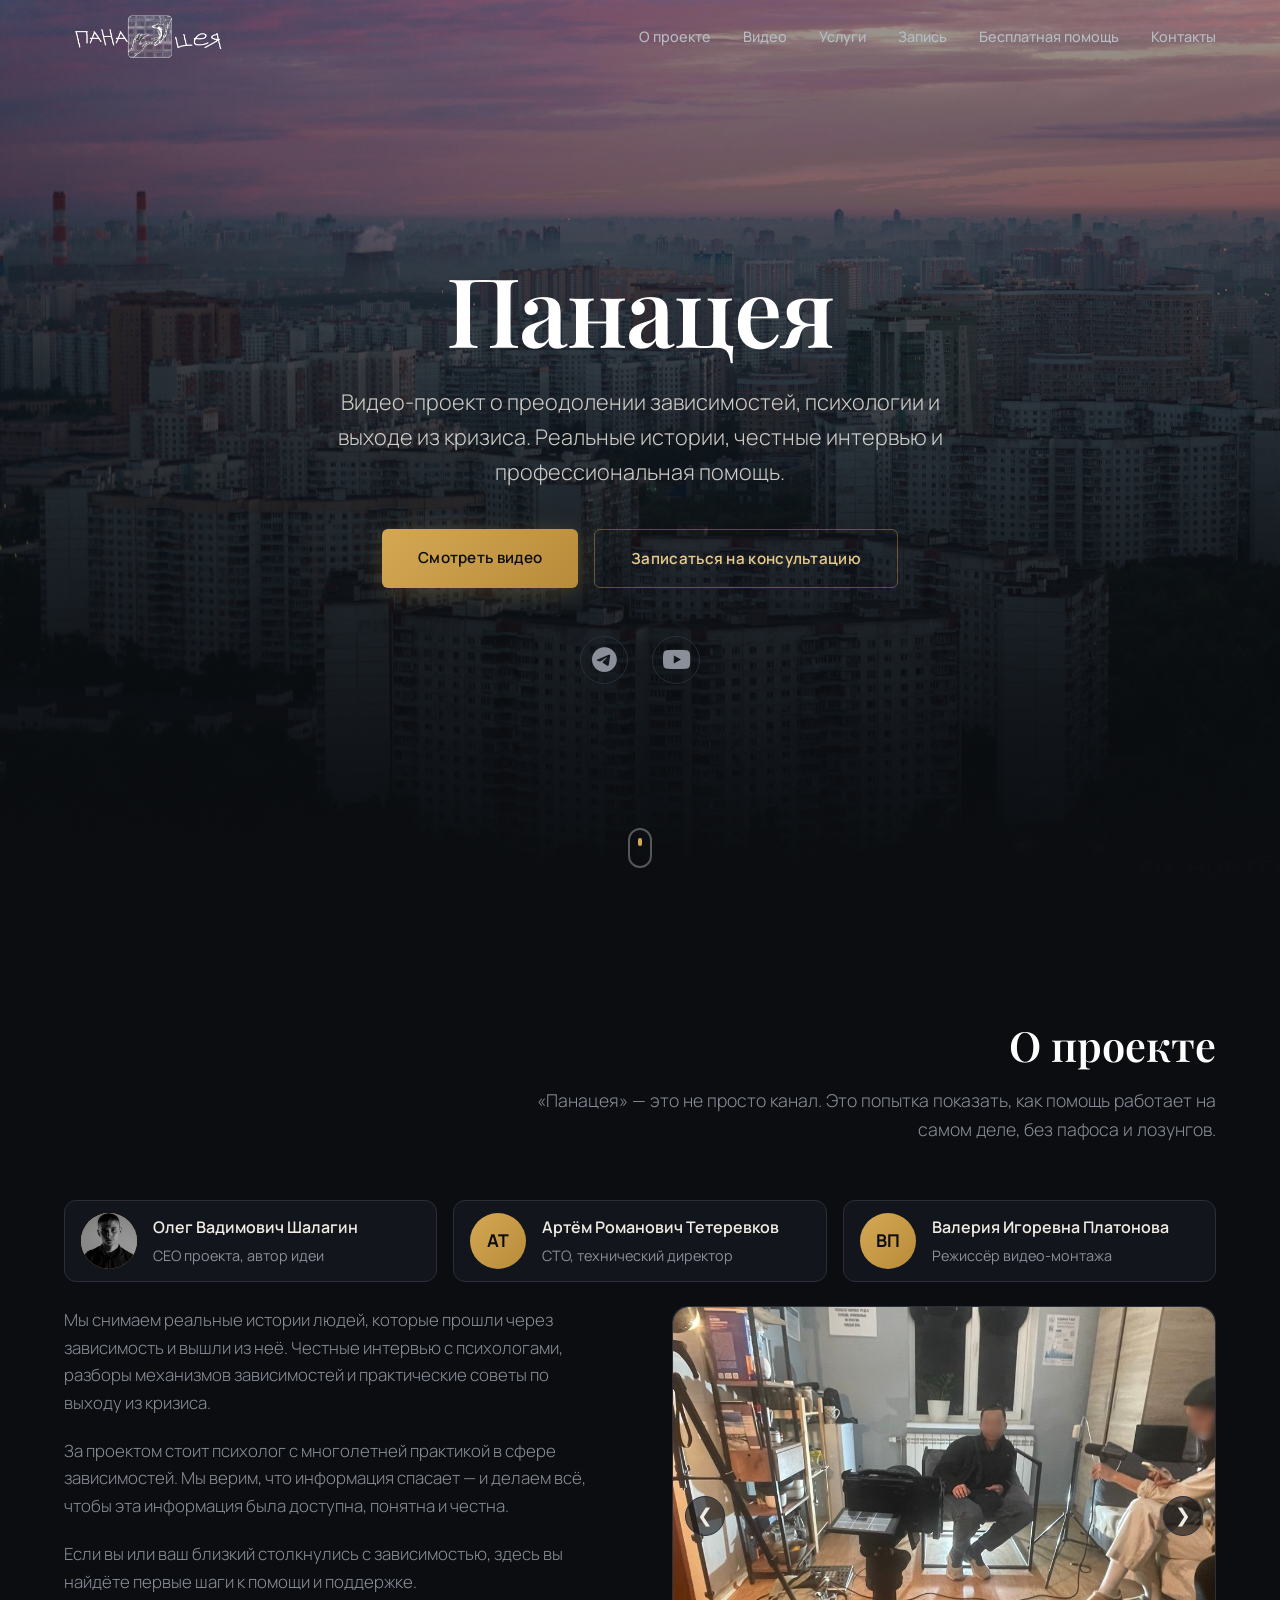
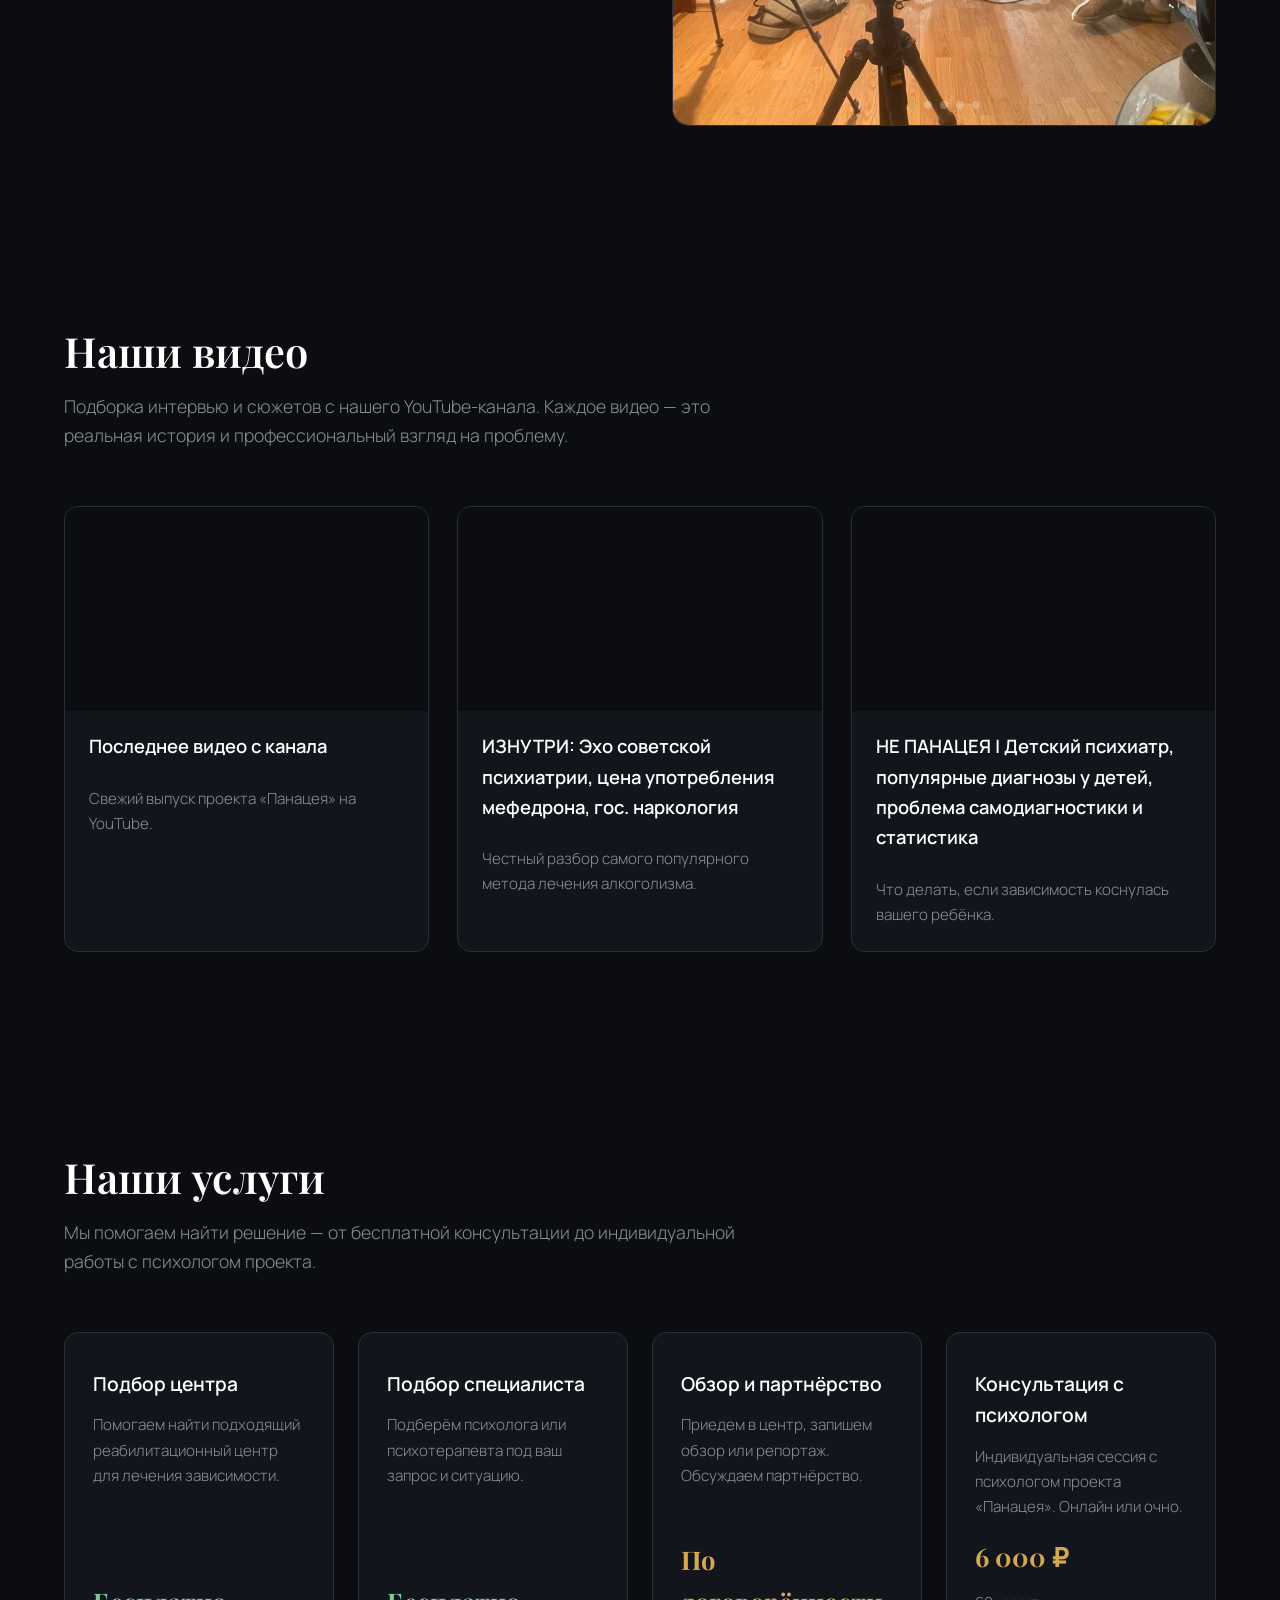
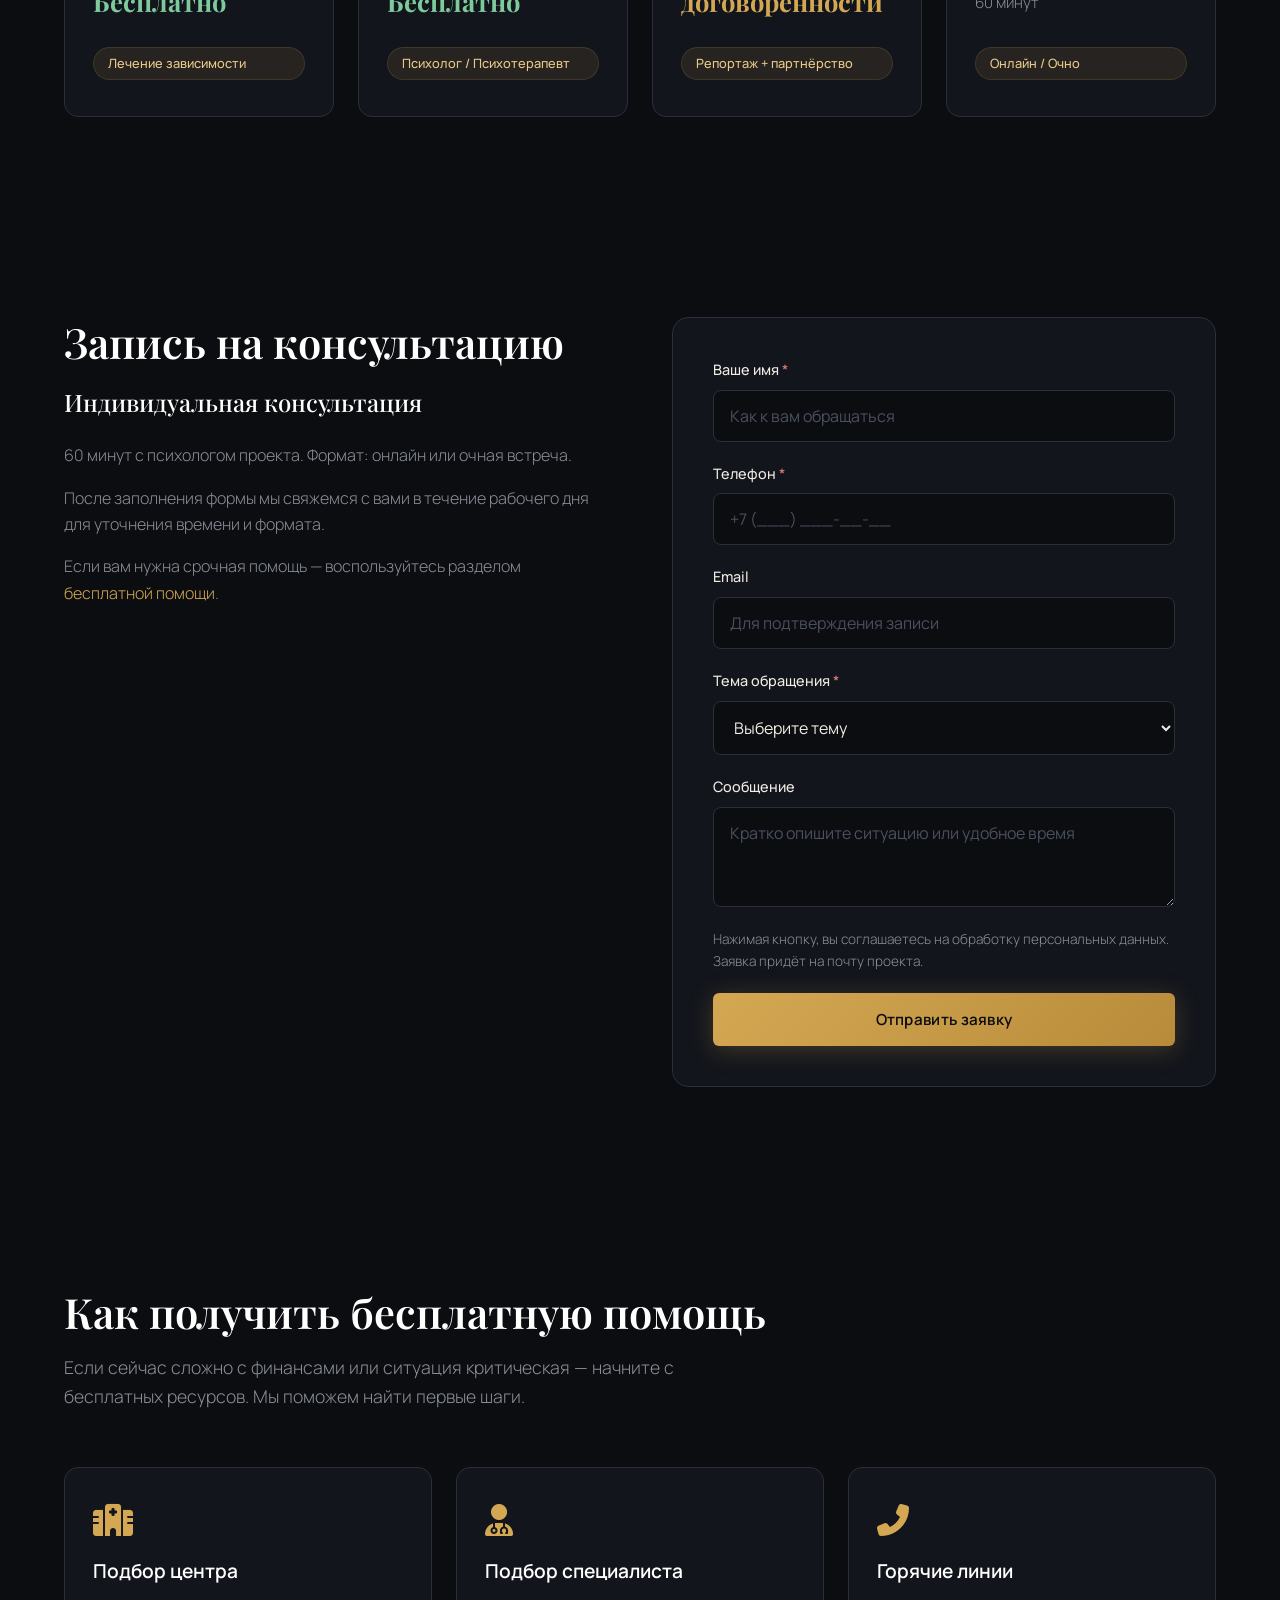
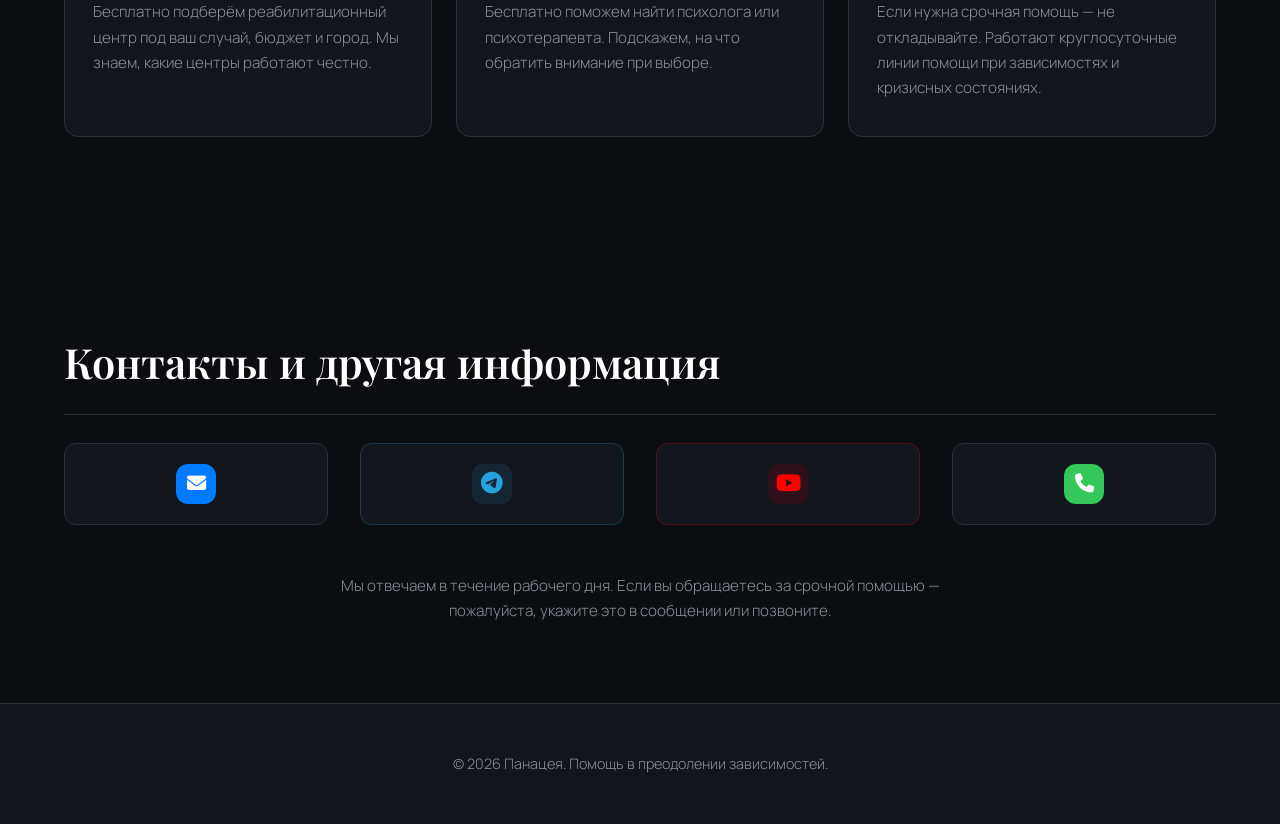
==== index.html @ 92de7df8 "Initial commit: Panacea landing page" ====
<!DOCTYPE html>
<html lang="ru">
<head>
  <meta charset="UTF-8">
  <meta name="viewport" content="width=device-width, initial-scale=1.0">
  <title>Панацея — Помощь в преодолении зависимостей</title>
  <meta name="description" content="Панацея — видео-проект о преодолении зависимостей, психологии и выходе из кризиса. Подбор центров, психологов, консультации.">
  <meta name="keywords" content="панацея, видео проект о зависимостях, подбор реабилитационного центра бесплатно, подбор наркологического центра, консультация психолога при зависимости, психолог для созависимых, помощь при алкоголизме, истории выхода из зависимости, интервью с психологами, как работает государственная наркология, правда о кодировании от алкоголизма, созависимость как выйти, бесплатная помощь наркозависимым, родственник наркоман что делать, психотерапевт при зависимости">
  <meta name="robots" content="index, follow">
  <link rel="canonical" href="https://livepanacea.help">

  <!-- Open Graph -->
  <meta property="og:title" content="Панацея — Помощь в преодолении зависимостей">
  <meta property="og:description" content="Видео-проект о преодолении зависимостей, психологии и выходе из кризиса. Реальные истории, честные интервью и профессиональная помощь.">
  <meta property="og:type" content="website">
  <meta property="og:url" content="https://livepanacea.help">
  <meta property="og:image" content="https://livepanacea.help/assets/images/Лого 5 чб.png">
  <meta property="og:locale" content="ru_RU">

  <!-- Twitter Card -->
  <meta name="twitter:card" content="summary_large_image">
  <meta name="twitter:title" content="Панацея — Помощь в преодолении зависимостей">
  <meta name="twitter:description" content="Видео-проект о преодолении зависимостей, психологии и выходе из кризиса.">
  <meta name="twitter:image" content="https://livepanacea.help/assets/images/Лого 5 чб.png">

  <!-- Schema.org JSON-LD -->
  <script type="application/ld+json">
  {
    "@context": "https://schema.org",
    "@type": "Organization",
    "name": "Панацея",
    "url": "https://livepanacea.help",
    "logo": "https://livepanacea.help/assets/images/Лого 5 чб.png",
    "description": "Видео-проект о преодолении зависимостей, психологии и выходе из кризиса.",
    "email": "mailto:inndxx@gmail.com",
    "sameAs": [
      "https://t.me/panaceyateam",
      "https://www.youtube.com/@PANACEYAteam"
    ]
  }
  </script>

  <link rel="preconnect" href="https://fonts.googleapis.com">
  <link rel="preconnect" href="https://fonts.gstatic.com" crossorigin>
  <link href="https://fonts.googleapis.com/css2?family=Playfair+Display:wght@400;600;700&family=Manrope:wght@300;400;500;600;700&display=swap" rel="stylesheet">
  <link rel="stylesheet" href="https://cdnjs.cloudflare.com/ajax/libs/font-awesome/6.5.0/css/all.min.css">
  <link rel="stylesheet" href="css/style.css?v=3">
  <link rel="icon" type="image/png" href="favicon.png">
</head>
<body>

  <header id="siteHeader">
    <div class="header-inner">
      <a href="#" class="logo"><img src="assets/images/Лого 4 чб.png" alt="Панацея"></a>
      <button class="menu-toggle" id="menuToggle" aria-label="Открыть меню">
        <i class="fas fa-bars"></i>
      </button>
      <nav id="mainNav">
        <ul>
          <li><a href="#about">О проекте</a></li>
          <li><a href="#videos">Видео</a></li>
          <li><a href="#services">Услуги</a></li>
          <li><a href="#consultation">Запись</a></li>
          <li><a href="#help">Бесплатная помощь</a></li>
          <li><a href="#contacts">Контакты</a></li>
        </ul>
      </nav>
    </div>
  </header>

  <section class="hero" id="home">
    <div class="hero-bg" style="background-image:url('assets/images/panelka 1.jpg')"></div>
    <div class="hero-overlay"></div>
    <div class="hero-content">
      <h1 class="animate-fade-up">Панацея</h1>
      <p class="animate-fade-up delay-1">Видео-проект о преодолении зависимостей, психологии и выходе из кризиса. Реальные истории, честные интервью и профессиональная помощь.</p>
      <div class="hero-buttons animate-fade-up delay-2">
        <a href="#videos" class="btn btn-primary">Смотреть видео</a>
        <a href="#consultation" class="btn btn-outline">Записаться на консультацию</a>
      </div>
      <div class="social-links animate-fade-up delay-3">
        <a href="https://t.me/panaceyateam" aria-label="Telegram" target="_blank"><i class="fab fa-telegram"></i></a>
        <a href="https://www.youtube.com/@PANACEYAteam" aria-label="YouTube" target="_blank"><i class="fab fa-youtube"></i></a>
      </div>
    </div>
    <div class="hero-scroll">
      <span></span>
    </div>
  </section>

  <section id="about" class="reveal">
    <h2>О проекте</h2>
    <p class="section-subtitle">«Панацея» — это не просто канал. Это попытка показать, как помощь работает на самом деле, без пафоса и лозунгов.</p>

    <div class="team-list">
      <div class="team-member">
        <img src="assets/images/Олег 1.jpg" alt="Олег Шалагин">
        <div>
          <strong>Олег Вадимович Шалагин</strong>
          <span>CEO проекта, автор идеи</span>
        </div>
      </div>
      <div class="team-member">
        <div class="team-avatar">АТ</div>
        <div>
          <strong>Артём Романович Тетеревков</strong>
          <span>CTO, технический директор</span>
        </div>
      </div>
      <div class="team-member">
        <div class="team-avatar">ВП</div>
        <div>
          <strong>Валерия Игоревна Платонова</strong>
          <span>Режиссёр видео-монтажа</span>
        </div>
      </div>
    </div>

    <div class="about-content">
      <div class="about-text">
        <p>Мы снимаем реальные истории людей, которые прошли через зависимость и вышли из неё. Честные интервью с психологами, разборы механизмов зависимостей и практические советы по выходу из кризиса.</p>
        <p>За проектом стоит психолог с многолетней практикой в сфере зависимостей. Мы верим, что информация спасает — и делаем всё, чтобы эта информация была доступна, понятна и честна.</p>
        <p>Если вы или ваш близкий столкнулись с зависимостью, здесь вы найдёте первые шаги к помощи и поддержке.</p>
      </div>
      <div class="about-image carousel">
        <div class="carousel-track">
          <div class="carousel-slide active">
            <img src="assets/images/фото%202.jpeg" alt="Фото проекта 2">
          </div>
          <div class="carousel-slide">
            <img src="assets/images/фото%205.jpg" alt="Фото проекта 5">
          </div>
          <div class="carousel-slide">
            <img src="assets/images/фото%208.jpg" alt="Фото проекта 8">
          </div>
          <div class="carousel-slide">
            <img src="assets/images/фото%206.jpg" alt="Фото проекта 6">
          </div>
          <div class="carousel-slide">
            <img src="assets/images/фото%204.jpg" alt="Фото проекта 4">
          </div>
        </div>
        <button class="carousel-btn carousel-prev" aria-label="Предыдущий слайд">&#10094;</button>
        <button class="carousel-btn carousel-next" aria-label="Следующий слайд">&#10095;</button>
        <div class="carousel-dots"></div>
      </div>
    </div>
  </section>

  <section id="videos" class="reveal">
    <h2>Наши видео</h2>
    <p class="section-subtitle">Подборка интервью и сюжетов с нашего YouTube-канала. Каждое видео — это реальная история и профессиональный взгляд на проблему.</p>
    <div class="videos-grid">
      <div class="video-card">
        <div class="video-wrapper">
          <iframe src="https://www.youtube.com/embed/_L9WQr24a9s" title="YouTube video player" allow="accelerometer; autoplay; clipboard-write; encrypted-media; gyroscope; picture-in-picture; web-share" allowfullscreen></iframe>
        </div>
        <h3>Последнее видео с канала</h3>
        <p>Свежий выпуск проекта «Панацея» на YouTube.</p>
      </div>
      <div class="video-card">
        <div class="video-wrapper">
          <iframe src="https://www.youtube.com/embed/gWMV52UJ3PU?si=sDnu_xnWzH50sR-r" title="YouTube video player" allow="accelerometer; autoplay; clipboard-write; encrypted-media; gyroscope; picture-in-picture; web-share" allowfullscreen></iframe>
        </div>
        <h3>ИЗНУТРИ: Эхо советской психиатрии, цена употребления мефедрона, гос. наркология</h3>
        <p>Честный разбор самого популярного метода лечения алкоголизма.</p>
      </div>
      <div class="video-card">
        <div class="video-wrapper">
          <iframe src="https://www.youtube.com/embed/AyzSlXcrd-o?si=gix7gPx5LNGK1PSI" title="YouTube video player" allow="accelerometer; autoplay; clipboard-write; encrypted-media; gyroscope; picture-in-picture; web-share" allowfullscreen></iframe>
        </div>
        <h3>НЕ ПАНАЦЕЯ | Детский психиатр, популярные диагнозы у детей, проблема самодиагностики и статистика</h3>
        <p>Что делать, если зависимость коснулась вашего ребёнка.</p>
      </div>
    </div>
  </section>

  <section id="services" class="reveal">
    <h2>Наши услуги</h2>
    <p class="section-subtitle">Мы помогаем найти решение — от бесплатной консультации до индивидуальной работы с психологом проекта.</p>
    <div class="services-grid">
      <div class="service-card">
        <h3>Подбор центра</h3>
        <p>Помогаем найти подходящий реабилитационный центр для лечения зависимости.</p>
        <div class="price price-free">Бесплатно</div>
        <span class="service-tag">Лечение зависимости</span>
      </div>
      <div class="service-card">
        <h3>Подбор специалиста</h3>
        <p>Подберём психолога или психотерапевта под ваш запрос и ситуацию.</p>
        <div class="price price-free">Бесплатно</div>
        <span class="service-tag">Психолог / Психотерапевт</span>
      </div>
      <div class="service-card">
        <h3>Обзор и партнёрство</h3>
        <p>Приедем в центр, запишем обзор или репортаж. Обсуждаем партнёрство.</p>
        <div class="price">По договорённости</div>
        <span class="service-tag">Репортаж + партнёрство</span>
      </div>
      <div class="service-card">
        <h3>Консультация с психологом</h3>
        <p>Индивидуальная сессия с психологом проекта «Панацея». Онлайн или очно.</p>
        <div class="price">6 000 ₽</div>
        <p class="service-duration">60 минут</p>
        <span class="service-tag">Онлайн / Очно</span>
      </div>
    </div>
  </section>

  <section id="consultation" class="reveal">
    <div class="form-section">
      <div class="form-info">
        <h2>Запись на консультацию</h2>
        <h3>Индивидуальная консультация</h3>
        <p>60 минут с психологом проекта. Формат: онлайн или очная встреча.</p>
        <p>После заполнения формы мы свяжемся с вами в течение рабочего дня для уточнения времени и формата.</p>
        <p>Если вам нужна срочная помощь — воспользуйтесь разделом <a href="#help">бесплатной помощи</a>.</p>
      </div>
      <form action="https://formsubmit.co/alxshitkov@gmail.com" method="POST">
        <input type="hidden" name="_subject" value="Новая заявка на консультацию — Панацея">
        <input type="hidden" name="_captcha" value="false">
        <input type="hidden" name="_next" value="https://livepanacea.help/thanks.html">
        <div class="form-group">
          <label>Ваше имя <span class="required">*</span></label>
          <input type="text" name="name" required placeholder="Как к вам обращаться">
        </div>
        <div class="form-group">
          <label>Телефон <span class="required">*</span></label>
          <input type="tel" name="phone" required placeholder="+7 (___) ___-__-__">
        </div>
        <div class="form-group">
          <label>Email</label>
          <input type="email" name="email" placeholder="Для подтверждения записи">
        </div>
        <div class="form-group">
          <label>Тема обращения <span class="required">*</span></label>
          <select name="topic" required>
            <option value="">Выберите тему</option>
            <option value="self">Для себя</option>
            <option value="relative">Для близкого</option>
            <option value="other">Другое</option>
          </select>
        </div>
        <div class="form-group">
          <label>Сообщение</label>
          <textarea name="message" placeholder="Кратко опишите ситуацию или удобное время"></textarea>
        </div>
        <p class="form-note">Нажимая кнопку, вы соглашаетесь на обработку персональных данных. Заявка придёт на почту проекта.</p>
        <button type="submit" class="btn btn-primary" style="width:100%;">Отправить заявку</button>
      </form>
    </div>
  </section>

  <section id="help" class="reveal">
    <h2>Как получить бесплатную помощь</h2>
    <p class="section-subtitle">Если сейчас сложно с финансами или ситуация критическая — начните с бесплатных ресурсов. Мы поможем найти первые шаги.</p>
    <div class="help-grid">
      <div class="help-card">
        <i class="fas fa-hospital"></i>
        <h3>Подбор центра</h3>
        <p>Бесплатно подберём реабилитационный центр под ваш случай, бюджет и город. Мы знаем, какие центры работают честно.</p>
      </div>
      <div class="help-card">
        <i class="fas fa-user-md"></i>
        <h3>Подбор специалиста</h3>
        <p>Бесплатно поможем найти психолога или психотерапевта. Подскажем, на что обратить внимание при выборе.</p>
      </div>
      <div class="help-card">
        <i class="fas fa-phone-alt"></i>
        <h3>Горячие линии</h3>
        <p>Если нужна срочная помощь — не откладывайте. Работают круглосуточные линии помощи при зависимостях и кризисных состояниях.</p>
      </div>
    </div>
  </section>

  <section id="contacts" class="reveal">
    <h2>Контакты и другая информация</h2>
    <div class="contacts-grid">
      <div class="contact-item contact-email">
        <i class="fas fa-envelope"></i>
        <div>
          <h4>Email</h4>
          <p><a href="mailto:inndxx@gmail.com">inndxx@gmail.com</a></p>
        </div>
      </div>
      <a class="contact-item contact-tg" href="https://t.me/panaceyateam" target="_blank" rel="noopener noreferrer">
        <i class="fab fa-telegram"></i>
        <div>
          <h4>Telegram</h4>
        </div>
      </a>
      <a class="contact-item contact-yt" href="https://www.youtube.com/@PANACEYAteam" target="_blank" rel="noopener noreferrer">
        <i class="fab fa-youtube"></i>
        <div>
          <h4>YouTube</h4>
        </div>
      </a>
      <div class="contact-item contact-phone">
        <i class="fas fa-phone"></i>
        <div>
          <h4>Телефон</h4>
          <p><a href="tel:+79990000000">+7 (999) 000-00-00</a></p>
        </div>
      </div>
    </div>
    <p class="contacts-note">
      Мы отвечаем в течение рабочего дня. Если вы обращаетесь за срочной помощью — пожалуйста, укажите это в сообщении или позвоните.
    </p>
  </section>

  <footer>
    <p>© 2026 Панацея. Помощь в преодолении зависимостей.</p>
  </footer>

  <script src="js/main.js"></script>
</body>
</html>
---- css/style.css ----
:root {
  --color-bg: #0B0D10;
  --color-surface: #12151C;
  --color-surface-raised: #181C26;
  --color-border: #2A2F3A;
  --color-border-hover: #3D4452;
  --color-accent: #D4A853;
  --color-accent-light: #E8C989;
  --color-accent-glow: rgba(212,168,83,0.25);
  --color-text: #F0EBE3;
  --color-text-muted: #8A8F99;
  --color-white: #FFFFFF;
  --font-display: 'Playfair Display', serif;
  --font-body: 'Manrope', sans-serif;
}

* { margin: 0; padding: 0; box-sizing: border-box; }

html { scroll-behavior: smooth; }

body {
  font-family: var(--font-body);
  color: var(--color-text);
  background-color: var(--color-bg);
  line-height: 1.65;
  font-size: 16px;
  -webkit-font-smoothing: antialiased;
}

::selection {
  background: var(--color-accent);
  color: var(--color-bg);
}

/* Header */
header {
  position: fixed;
  top: 0; left: 0; right: 0;
  z-index: 1000;
  transition: background 0.4s ease, border-color 0.4s ease;
  border-bottom: 1px solid transparent;
}

header.scrolled {
  background: rgba(11,13,16,0.92);
  backdrop-filter: blur(16px);
  border-bottom-color: var(--color-border);
}

.header-inner {
  max-width: 1200px;
  margin: 0 auto;
  padding: 0 24px;
  display: flex;
  justify-content: space-between;
  align-items: center;
  height: 72px;
}

.logo {
  display: flex;
  align-items: center;
  text-decoration: none;
}

.logo img {
  height: 62px;
  width: auto;
  display: block;
  filter: brightness(1.1);
}

nav ul {
  display: flex;
  list-style: none;
  gap: 32px;
}

nav a {
  text-decoration: none;
  color: #B8BCC4;
  font-weight: 500;
  font-size: 0.9rem;
  transition: color 0.3s ease;
  position: relative;
}

nav a::after {
  content: '';
  position: absolute;
  bottom: -4px;
  left: 0;
  width: 0;
  height: 1.5px;
  background: var(--color-accent);
  transition: width 0.3s ease;
}

nav a:hover {
  color: var(--color-text);
}

nav a:hover::after {
  width: 100%;
}

.menu-toggle {
  display: none;
  background: none;
  border: none;
  font-size: 1.5rem;
  color: var(--color-text);
  cursor: pointer;
  padding: 8px;
}

/* Hero */
.hero {
  min-height: 100vh;
  display: flex;
  align-items: center;
  justify-content: center;
  text-align: center;
  position: relative;
  overflow: hidden;
  max-width: none;
  margin: 0;
  padding: 120px 0 80px;
}

.hero-bg {
  position: absolute;
  inset: 0;
  background-size: cover;
  background-position: center;
  z-index: 0;
}

.hero-overlay {
  position: absolute;
  inset: 0;
  background: linear-gradient(
    to bottom,
    rgba(11,13,16,0.4) 0%,
    rgba(11,13,16,0.75) 60%,
    var(--color-bg) 100%
  );
  z-index: 1;
}

.hero-content {
  position: relative;
  z-index: 2;
  max-width: 800px;
  padding: 0 24px;
}

.hero h1 {
  font-family: var(--font-display);
  font-size: clamp(3rem, 8vw, 6rem);
  font-weight: 600;
  color: var(--color-white);
  margin-bottom: 24px;
  letter-spacing: -1px;
  line-height: 1.1;
}

.hero p {
  font-size: clamp(1.1rem, 2.5vw, 1.35rem);
  color: rgba(240,235,227,0.85);
  max-width: 640px;
  margin: 0 auto 40px;
  font-weight: 300;
  line-height: 1.6;
}

.hero-buttons {
  display: flex;
  gap: 16px;
  justify-content: center;
  flex-wrap: wrap;
}

.btn {
  display: inline-block;
  padding: 16px 36px;
  border-radius: 6px;
  text-decoration: none;
  font-weight: 600;
  font-size: 0.95rem;
  transition: all 0.35s ease;
  border: none;
  cursor: pointer;
  font-family: var(--font-body);
  letter-spacing: 0.3px;
}

.btn-primary {
  background: linear-gradient(135deg, var(--color-accent), #B88B3A);
  color: var(--color-bg);
  box-shadow: 0 4px 24px rgba(212,168,83,0.25);
}

.btn-primary:hover {
  transform: translateY(-2px);
  box-shadow: 0 8px 32px rgba(212,168,83,0.4);
  filter: brightness(1.08);
}

.btn-outline {
  background: transparent;
  color: var(--color-accent-light);
  border: 1.5px solid rgba(212,168,83,0.4);
}

.btn-outline:hover {
  background: rgba(212,168,83,0.08);
  border-color: var(--color-accent);
  color: var(--color-accent-light);
  transform: translateY(-2px);
}

.social-links {
  display: flex;
  justify-content: center;
  gap: 24px;
  margin-top: 48px;
}

.social-links a {
  color: var(--color-text-muted);
  font-size: 1.6rem;
  transition: all 0.3s ease;
  display: flex;
  align-items: center;
  justify-content: center;
  width: 48px;
  height: 48px;
  border-radius: 50%;
  border: 1px solid var(--color-border);
  text-decoration: none;
  overflow: hidden;
}

.social-links a:hover {
  color: var(--color-accent);
  border-color: var(--color-accent);
  background: rgba(212,168,83,0.08);
  transform: translateY(-3px);
}

.social-links a::after,
.social-links a::before {
  display: none !important;
  content: none !important;
}

.hero-scroll {
  position: absolute;
  bottom: 32px;
  right: 50%;
  transform: translateX(50%);
  z-index: 2;
}

.hero-scroll span {
  display: block;
  width: 24px;
  height: 40px;
  border: 2px solid rgba(255,255,255,0.3);
  border-radius: 12px;
  position: relative;
}

.hero-scroll span::before {
  content: '';
  position: absolute;
  top: 8px;
  left: 50%;
  transform: translateX(-50%);
  width: 4px;
  height: 8px;
  background: var(--color-accent);
  border-radius: 2px;
  animation: scrollWheel 2s infinite;
}

@keyframes scrollWheel {
  0% { opacity: 1; top: 8px; }
  100% { opacity: 0; top: 20px; }
}

/* Sections */
section {
  max-width: 1200px;
  margin: 0 auto;
  padding: 120px 24px 80px;
}

h2 {
  font-family: var(--font-display);
  font-size: clamp(1.8rem, 4vw, 2.6rem);
  margin-bottom: 16px;
  color: var(--color-white);
  font-weight: 600;
  line-height: 1.2;
}

.section-subtitle {
  color: var(--color-text-muted);
  font-size: 1.1rem;
  max-width: 700px;
  margin-bottom: 56px;
  font-weight: 300;
}

h3 {
  font-family: var(--font-display);
  font-size: 1.4rem;
  margin-bottom: 16px;
  color: var(--color-white);
  font-weight: 500;
}

/* About */
#about h2 {
  text-align: right;
}

#about .section-subtitle {
  text-align: right;
  margin-left: auto;
  margin-right: 0;
}

.about-content {
  display: grid;
  grid-template-columns: 1fr 1fr;
  gap: 64px;
  align-items: start;
}

.about-text p {
  color: var(--color-text-muted);
  margin-bottom: 20px;
  font-size: 1.05rem;
  font-weight: 300;
}

.about-text h3 {
  margin-top: 40px;
  margin-bottom: 24px;
  font-size: 1.3rem;
}

.team-list {
  display: flex;
  flex-direction: row;
  gap: 16px;
  margin: 24px 0;
  flex-wrap: wrap;
}

.team-member {
  display: flex;
  align-items: center;
  gap: 16px;
  padding: 12px 16px;
  background: var(--color-surface);
  border: 1px solid var(--color-border);
  border-radius: 12px;
  transition: border-color 0.3s ease;
  flex: 1;
  min-width: 200px;
}

.team-member:hover {
  border-color: var(--color-border-hover);
}

.team-member img,
.team-avatar {
  width: 56px;
  height: 56px;
  border-radius: 50%;
  object-fit: cover;
  object-position: center 20%;
  flex-shrink: 0;
  background: linear-gradient(135deg, var(--color-accent), #B88B3A);
  display: flex;
  align-items: center;
  justify-content: center;
  color: var(--color-bg);
  font-weight: 700;
  font-size: 1.1rem;
  font-family: var(--font-body);
}

.team-member div strong {
  display: block;
  color: var(--color-text);
  font-weight: 600;
  margin-bottom: 2px;
}

.team-member div span {
  color: var(--color-text-muted);
  font-size: 0.9rem;
}

.about-image {
  background: linear-gradient(135deg, #1a1f2d, #0f131a);
  border-radius: 16px;
  height: 420px;
  display: flex;
  align-items: center;
  justify-content: center;
  color: var(--color-text-muted);
  font-size: 1.2rem;
  border: 1px solid var(--color-border);
  position: relative;
  overflow: hidden;
}

.about-image::before {
  content: '';
  position: absolute;
  inset: 0;
  background: radial-gradient(circle at 30% 30%, rgba(212,168,83,0.06), transparent 60%);
}

/* Carousel */
.carousel {
  position: relative;
  overflow: hidden;
}

.carousel-track {
  display: flex;
  transition: transform 0.5s ease;
  height: 100%;
  width: 100%;
}

.carousel-slide {
  min-width: 100%;
  height: 100%;
  display: flex;
  align-items: center;
  justify-content: center;
  opacity: 0;
  transition: opacity 0.5s ease;
  position: absolute;
  inset: 0;
}

.carousel-slide.active {
  opacity: 1;
  position: relative;
}

.carousel-slide img {
  width: 100%;
  height: 100%;
  object-fit: cover;
  border-radius: 16px;
}

.carousel-btn {
  position: absolute;
  top: 50%;
  transform: translateY(-50%);
  background: rgba(11, 13, 16, 0.6);
  border: 1px solid var(--color-border);
  color: var(--color-text);
  width: 40px;
  height: 40px;
  border-radius: 50%;
  cursor: pointer;
  font-size: 1.2rem;
  display: flex;
  align-items: center;
  justify-content: center;
  z-index: 2;
  transition: background 0.3s ease, border-color 0.3s ease;
}

.carousel-btn:hover {
  background: var(--color-accent);
  border-color: var(--color-accent);
  color: var(--color-bg);
}

.carousel-prev { left: 12px; }
.carousel-next { right: 12px; }

.carousel-dots {
  position: absolute;
  bottom: 16px;
  left: 50%;
  transform: translateX(-50%);
  display: flex;
  gap: 8px;
  z-index: 2;
}

.carousel-dot {
  width: 8px;
  height: 8px;
  border-radius: 50%;
  background: rgba(240, 235, 227, 0.3);
  border: none;
  cursor: pointer;
  transition: background 0.3s ease;
}

.carousel-dot.active {
  background: var(--color-accent);
}

/* Videos */
.videos-grid {
  display: grid;
  grid-template-columns: repeat(auto-fit, minmax(320px, 1fr));
  gap: 28px;
}

.video-card {
  background: var(--color-surface);
  border-radius: 14px;
  overflow: hidden;
  border: 1px solid var(--color-border);
  transition: transform 0.35s ease, border-color 0.35s ease, box-shadow 0.35s ease;
}

.video-card:hover {
  transform: translateY(-6px);
  border-color: var(--color-border-hover);
  box-shadow: 0 20px 48px rgba(0,0,0,0.35);
}

.video-card .placeholder {
  aspect-ratio: 16/9;
  background: linear-gradient(135deg, #1a1f2d, #12151C);
  display: flex;
  align-items: center;
  justify-content: center;
  color: var(--color-accent);
  font-size: 3rem;
}

.video-wrapper {
  position: relative;
  padding-bottom: 56.25%;
  height: 0;
  overflow: hidden;
  background: var(--color-bg);
}

.video-wrapper iframe {
  position: absolute;
  top: 0; left: 0;
  width: 100%;
  height: 100%;
  border: none;
}

.video-card h3 {
  padding: 20px 24px 8px;
  font-size: 1.15rem;
  font-family: var(--font-body);
  font-weight: 600;
}

.video-card p {
  padding: 0 24px 24px;
  color: var(--color-text-muted);
  font-size: 0.95rem;
  font-weight: 300;
}

/* Services */
.services-grid {
  display: grid;
  grid-template-columns: repeat(auto-fit, minmax(260px, 1fr));
  gap: 24px;
}

.service-card {
  background: var(--color-surface);
  border-radius: 14px;
  padding: 36px 28px;
  border: 1px solid var(--color-border);
  transition: transform 0.35s ease, border-color 0.35s ease, box-shadow 0.35s ease;
  position: relative;
  overflow: hidden;
  cursor: pointer;
  display: flex;
  flex-direction: column;
}

.service-card::before {
  content: '';
  position: absolute;
  top: 0;
  left: 0;
  right: 0;
  height: 3px;
  background: linear-gradient(90deg, var(--color-accent), transparent);
  opacity: 0;
  transition: opacity 0.35s ease;
}

.service-card:hover {
  transform: translateY(-6px);
  border-color: var(--color-accent);
  box-shadow: 0 16px 40px rgba(0,0,0,0.3), 0 0 0 1px rgba(212,168,83,0.1);
}

.service-card:hover::before {
  opacity: 1;
}

.service-card h3 {
  font-family: var(--font-body);
  font-size: 1.2rem;
  font-weight: 600;
  margin-bottom: 12px;
}

.service-card p {
  color: var(--color-text-muted);
  font-size: 0.95rem;
  font-weight: 300;
  margin-bottom: 16px;
}

.service-card .price {
  font-size: 1.6rem;
  font-weight: 700;
  color: var(--color-accent);
  margin: auto 0 8px;
  font-family: var(--font-display);
}

.service-card .price-free {
  color: #7ECA9C;
}

.service-duration {
  margin-top: 4px;
  font-size: 0.9rem;
  color: var(--color-text-muted);
}

.service-tag {
  display: inline-block;
  background: rgba(212,168,83,0.1);
  color: var(--color-accent-light);
  padding: 5px 14px;
  border-radius: 20px;
  font-size: 0.8rem;
  font-weight: 500;
  margin-top: 16px;
  border: 1px solid rgba(212,168,83,0.15);
}

/* Form */
.form-section {
  display: grid;
  grid-template-columns: 1fr 1fr;
  gap: 64px;
  align-items: start;
}

.form-info h3 {
  font-size: 1.5rem;
  margin-bottom: 20px;
}

.form-info p {
  color: var(--color-text-muted);
  margin-bottom: 16px;
  font-weight: 300;
}

.form-info .price-highlight {
  font-size: 2.2rem;
  font-weight: 700;
  color: var(--color-accent);
  font-family: var(--font-display);
  margin-bottom: 8px;
}

.form-info a {
  color: var(--color-accent);
  text-decoration: none;
  border-bottom: 1px solid transparent;
  transition: border-color 0.3s ease;
}

.form-info a:hover {
  border-bottom-color: var(--color-accent);
}

form {
  background: var(--color-surface);
  padding: 40px;
  border-radius: 16px;
  border: 1px solid var(--color-border);
  backdrop-filter: blur(10px);
}

.form-group {
  margin-bottom: 20px;
}

.form-group label {
  display: block;
  margin-bottom: 8px;
  font-weight: 500;
  font-size: 0.9rem;
  color: var(--color-text);
}

.form-group label .required { color: #E07A7A; }

.form-group input,
.form-group select,
.form-group textarea {
  width: 100%;
  padding: 14px 16px;
  border: 1px solid var(--color-border);
  border-radius: 8px;
  font-family: var(--font-body);
  font-size: 1rem;
  color: var(--color-text);
  background: var(--color-bg);
  transition: border-color 0.3s ease, box-shadow 0.3s ease;
}

.form-group input::placeholder,
.form-group textarea::placeholder {
  color: #4A5060;
}

.form-group input:focus,
.form-group select:focus,
.form-group textarea:focus {
  outline: none;
  border-color: var(--color-accent);
  box-shadow: 0 0 0 3px var(--color-accent-glow);
}

.form-group textarea {
  resize: vertical;
  min-height: 100px;
}

.form-note {
  font-size: 0.85rem;
  color: var(--color-text-muted);
  margin-top: -6px;
  margin-bottom: 20px;
  font-weight: 300;
}

/* Free help */
.help-grid {
  display: grid;
  grid-template-columns: repeat(auto-fit, minmax(300px, 1fr));
  gap: 24px;
}

.help-card {
  background: var(--color-surface);
  padding: 36px 28px;
  border-radius: 14px;
  border: 1px solid var(--color-border);
  transition: transform 0.35s ease, border-color 0.35s ease, box-shadow 0.35s ease;
}

.help-card:hover {
  transform: translateY(-6px);
  border-color: var(--color-accent);
  box-shadow: 0 16px 40px rgba(0,0,0,0.3);
}

.help-card i {
  font-size: 2rem;
  color: var(--color-accent);
  margin-bottom: 20px;
  display: block;
}

.help-card h3 {
  font-family: var(--font-body);
  font-weight: 600;
  margin-bottom: 12px;
  font-size: 1.2rem;
}

.help-card p {
  color: var(--color-text-muted);
  font-weight: 300;
  font-size: 0.95rem;
}

/* Contacts */
#contacts h2 {
  margin-bottom: 56px;
  position: relative;
}

#contacts h2::after {
  content: '';
  position: absolute;
  bottom: -28px;
  left: 0;
  right: 0;
  height: 1px;
  background: var(--color-border);
}

.contacts-grid {
  display: grid;
  grid-template-columns: repeat(auto-fit, minmax(260px, 1fr));
  gap: 32px;
  margin-bottom: 48px;
}

.contact-item {
  display: flex;
  align-items: center;
  justify-content: center;
  gap: 16px;
  padding: 20px;
  background: var(--color-surface);
  border: 1px solid var(--color-border);
  border-radius: 12px;
  transition: border-color 0.3s ease, background 0.3s ease;
  text-decoration: none;
  color: inherit;
  position: relative;
}

/* Icon-to-text hover effect */
.contact-tg,
.contact-yt,
.contact-email,
.contact-phone {
  position: relative;
  justify-content: center;
}

.contact-tg > div,
.contact-yt > div,
.contact-email > div,
.contact-phone > div {
  opacity: 0;
  visibility: hidden;
  transition: opacity 0.3s ease, visibility 0.3s ease;
  position: absolute;
  inset: 0;
  display: flex;
  align-items: center;
  justify-content: center;
  padding: 0;
  width: auto;
  text-align: center;
}

/* Email/phone hover layout */
.contact-email > div,
.contact-phone > div {
  flex-direction: column;
  gap: 4px;
}

.contact-email:hover > div > h4,
.contact-phone:hover > div > h4 {
  margin: 0;
  font-size: 0.85rem;
  color: var(--color-text-muted);
}

.contact-email:hover > div > p,
.contact-phone:hover > div > p {
  margin: 0;
  font-size: 0.95rem;
  color: var(--color-accent);
}

.contact-email:hover > div > p a,
.contact-phone:hover > div > p a {
  color: var(--color-accent);
  text-decoration: none;
}

.contact-tg i,
.contact-yt i,
.contact-email i,
.contact-phone i {
  transition: opacity 0.3s ease, visibility 0.3s ease;
}

.contact-tg:hover i,
.contact-yt:hover i,
.contact-email:hover i,
.contact-phone:hover i {
  opacity: 0;
  visibility: hidden;
}

.contact-tg:hover > div,
.contact-yt:hover > div,
.contact-email:hover > div,
.contact-phone:hover > div {
  opacity: 1;
  visibility: visible;
}

/* iOS-style solid cards */
.contact-email,
.contact-phone {
  background: var(--color-surface);
  border: 1px solid var(--color-border);
  border-radius: 12px;
  transition: all 0.3s ease;
}

.contact-email:hover,
.contact-phone:hover {
  border-color: var(--color-border-hover);
  background: var(--color-surface-raised);
  transform: translateY(-2px);
}


/* Text on hover - clean style */
.contact-email:hover > div > h4,
.contact-phone:hover > div > h4 {
  color: var(--color-text-muted);
  font-size: 0.85rem;
}

.contact-email:hover > div > p,
.contact-phone:hover > div > p {
  color: var(--color-accent);
  font-size: 0.95rem;
  font-weight: 500;
}

.contact-email:hover > div > p a,
.contact-phone:hover > div > p a {
  color: var(--color-accent);
}

.contact-item:hover {
  border-color: var(--color-border-hover);
}

.contact-item i {
  font-size: 1.4rem;
  color: var(--color-accent);
  flex-shrink: 0;
  width: 40px;
  height: 40px;
  display: flex;
  align-items: center;
  justify-content: center;
  background: rgba(212,168,83,0.08);
  border-radius: 10px;
}

/* iOS-style email & phone icons */
.contact-email i {
  background: #007AFF;
  color: #fff;
  border-radius: 12px;
  font-size: 1.2rem;
}

.contact-phone i {
  background: #34C759;
  color: #fff;
  border-radius: 12px;
  font-size: 1.2rem;
}

.contact-item a {
  color: var(--color-accent);
  text-decoration: none;
  transition: color 0.3s ease;
  word-break: break-word;
}

.contact-item a:hover {
  color: var(--color-accent-light);
}

.contact-item > div {
  text-align: center;
}

.contact-item > div {
  flex: 1;
  text-align: center;
}

.contact-item h4 {
  margin: 0;
  color: var(--color-text);
  font-weight: 600;
  font-size: 1rem;
}

.contact-item p {
  color: var(--color-text-muted);
  font-size: 0.95rem;
  font-weight: 300;
}

/* Telegram card */
.contact-tg {
  border-color: rgba(36, 161, 222, 0.25);
}
.contact-tg:hover {
  border-color: #24A1DE;
  background: rgba(36, 161, 222, 0.06);
}
.contact-tg i {
  color: #24A1DE;
  background: rgba(36, 161, 222, 0.12);
}

/* YouTube card */
.contact-yt {
  border-color: rgba(255, 0, 0, 0.25);
}
.contact-yt:hover {
  border-color: #FF0000;
  background: rgba(255, 0, 0, 0.06);
}
.contact-yt i {
  color: #FF0000;
  background: rgba(255, 0, 0, 0.12);
}

.contacts-note {
  text-align: center;
  color: var(--color-text-muted);
  max-width: 600px;
  margin: 0 auto;
  font-weight: 300;
  font-size: 0.95rem;
}

/* Footer */
footer {
  background: var(--color-surface);
  color: var(--color-text-muted);
  padding: 48px 24px;
  text-align: center;
  border-top: 1px solid var(--color-border);
}

footer p {
  font-size: 0.9rem;
  font-weight: 300;
}

/* Animations */
.animate-fade-up {
  opacity: 0;
  transform: translateY(30px);
  animation: fadeInUp 0.9s cubic-bezier(0.22, 1, 0.36, 1) forwards;
}

.delay-1 { animation-delay: 0.2s; }
.delay-2 { animation-delay: 0.4s; }
.delay-3 { animation-delay: 0.6s; }

@keyframes fadeInUp {
  to {
    opacity: 1;
    transform: translateY(0);
  }
}

.reveal {
  opacity: 0;
  transform: translateY(40px);
  transition: opacity 0.8s cubic-bezier(0.22, 1, 0.36, 1), transform 0.8s cubic-bezier(0.22, 1, 0.36, 1);
}

.reveal.visible {
  opacity: 1;
  transform: translateY(0);
}

/* Scroll padding for fixed header */
[id] { scroll-margin-top: 90px; }

/* Mobile */
@media (max-width: 768px) {
  body {
    text-align: left;
  }

  .menu-toggle { display: block; }

  nav {
    position: absolute;
    top: 72px; left: 0; right: 0;
    background: rgba(11,13,16,0.98);
    backdrop-filter: blur(16px);
    border-bottom: 1px solid var(--color-border);
    max-height: 0;
    overflow: hidden;
    transition: max-height 0.4s ease;
  }

  nav.open { max-height: 500px; }

  nav ul {
    flex-direction: column;
    padding: 24px;
    gap: 20px;
    align-items: flex-start;
  }

  nav a {
    font-size: 1.1rem;
  }

  .hero h1 { font-size: 2.8rem; }
  .hero p { font-size: 1.05rem; }

  .about-content,
  .form-section { grid-template-columns: 1fr; }

  .about-image { height: 280px; }

  section { padding: 80px 20px 48px; }

  .hero-scroll { display: none; }
}
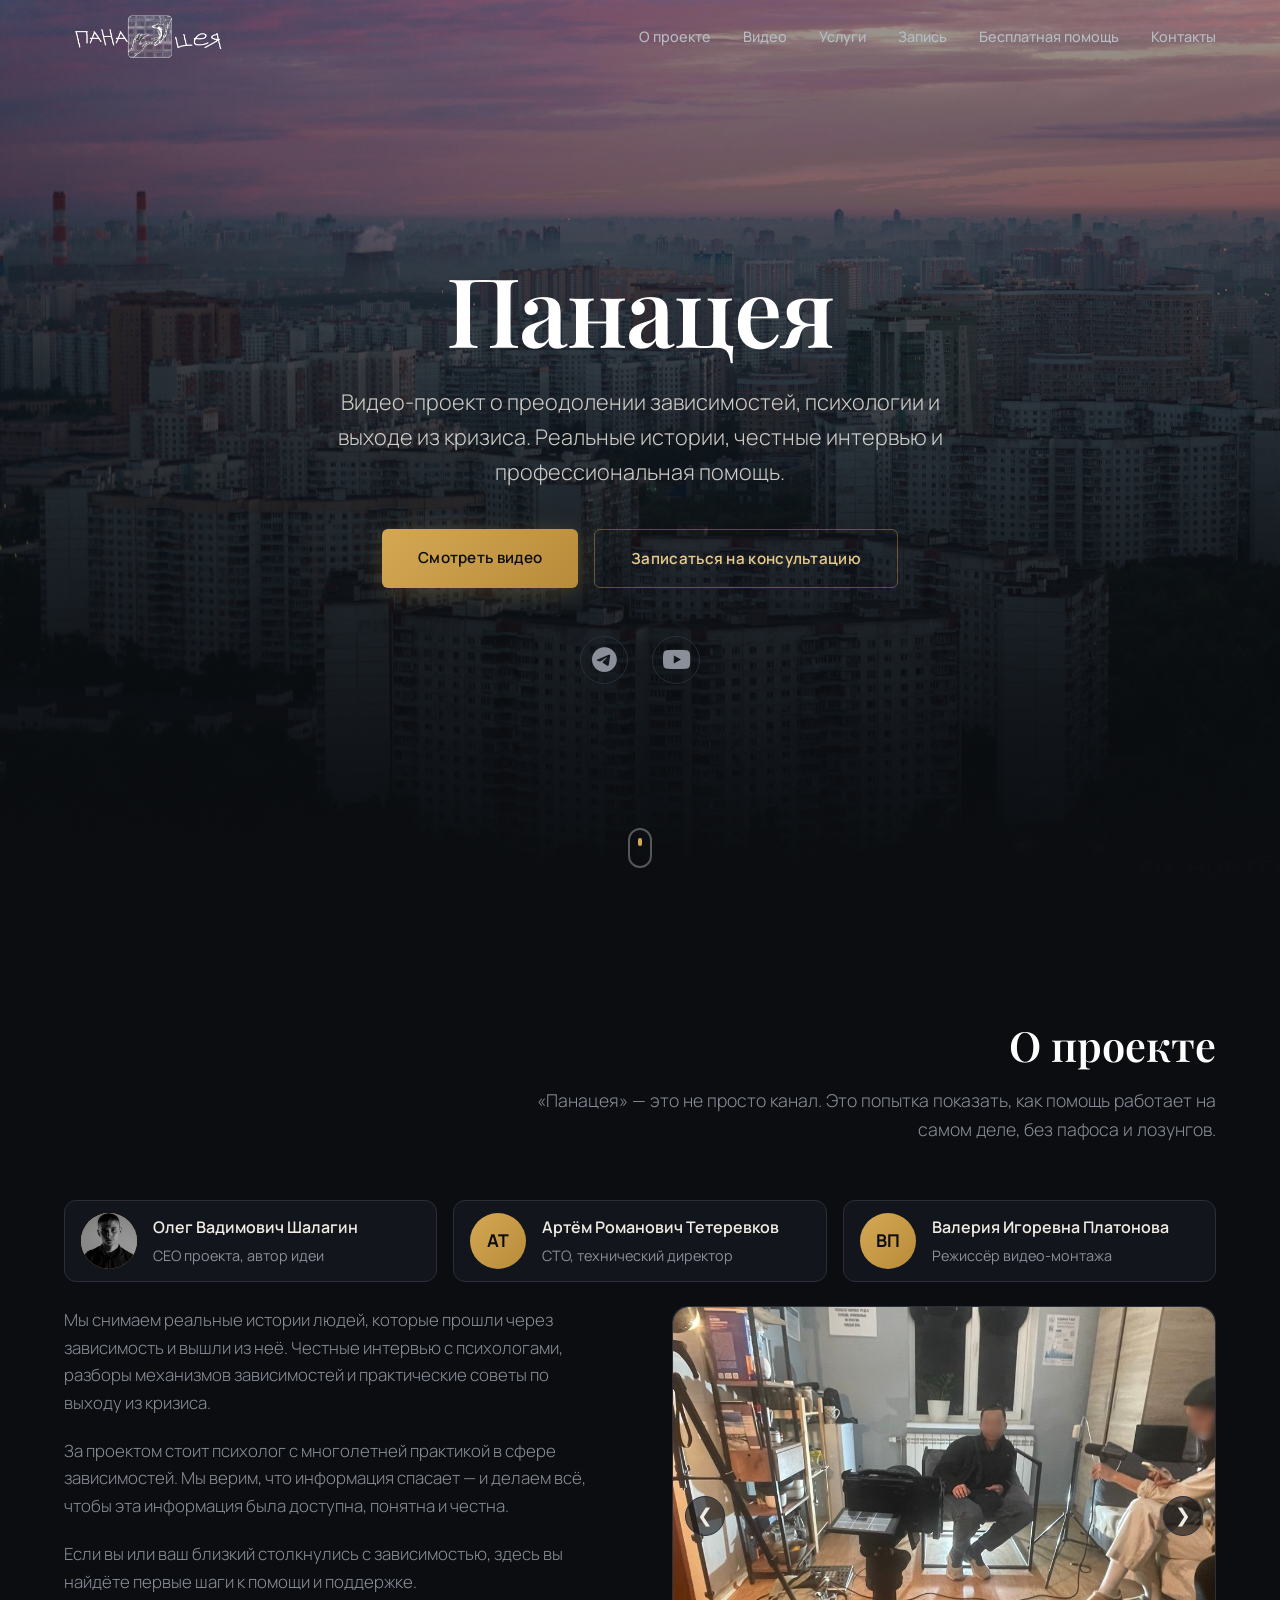
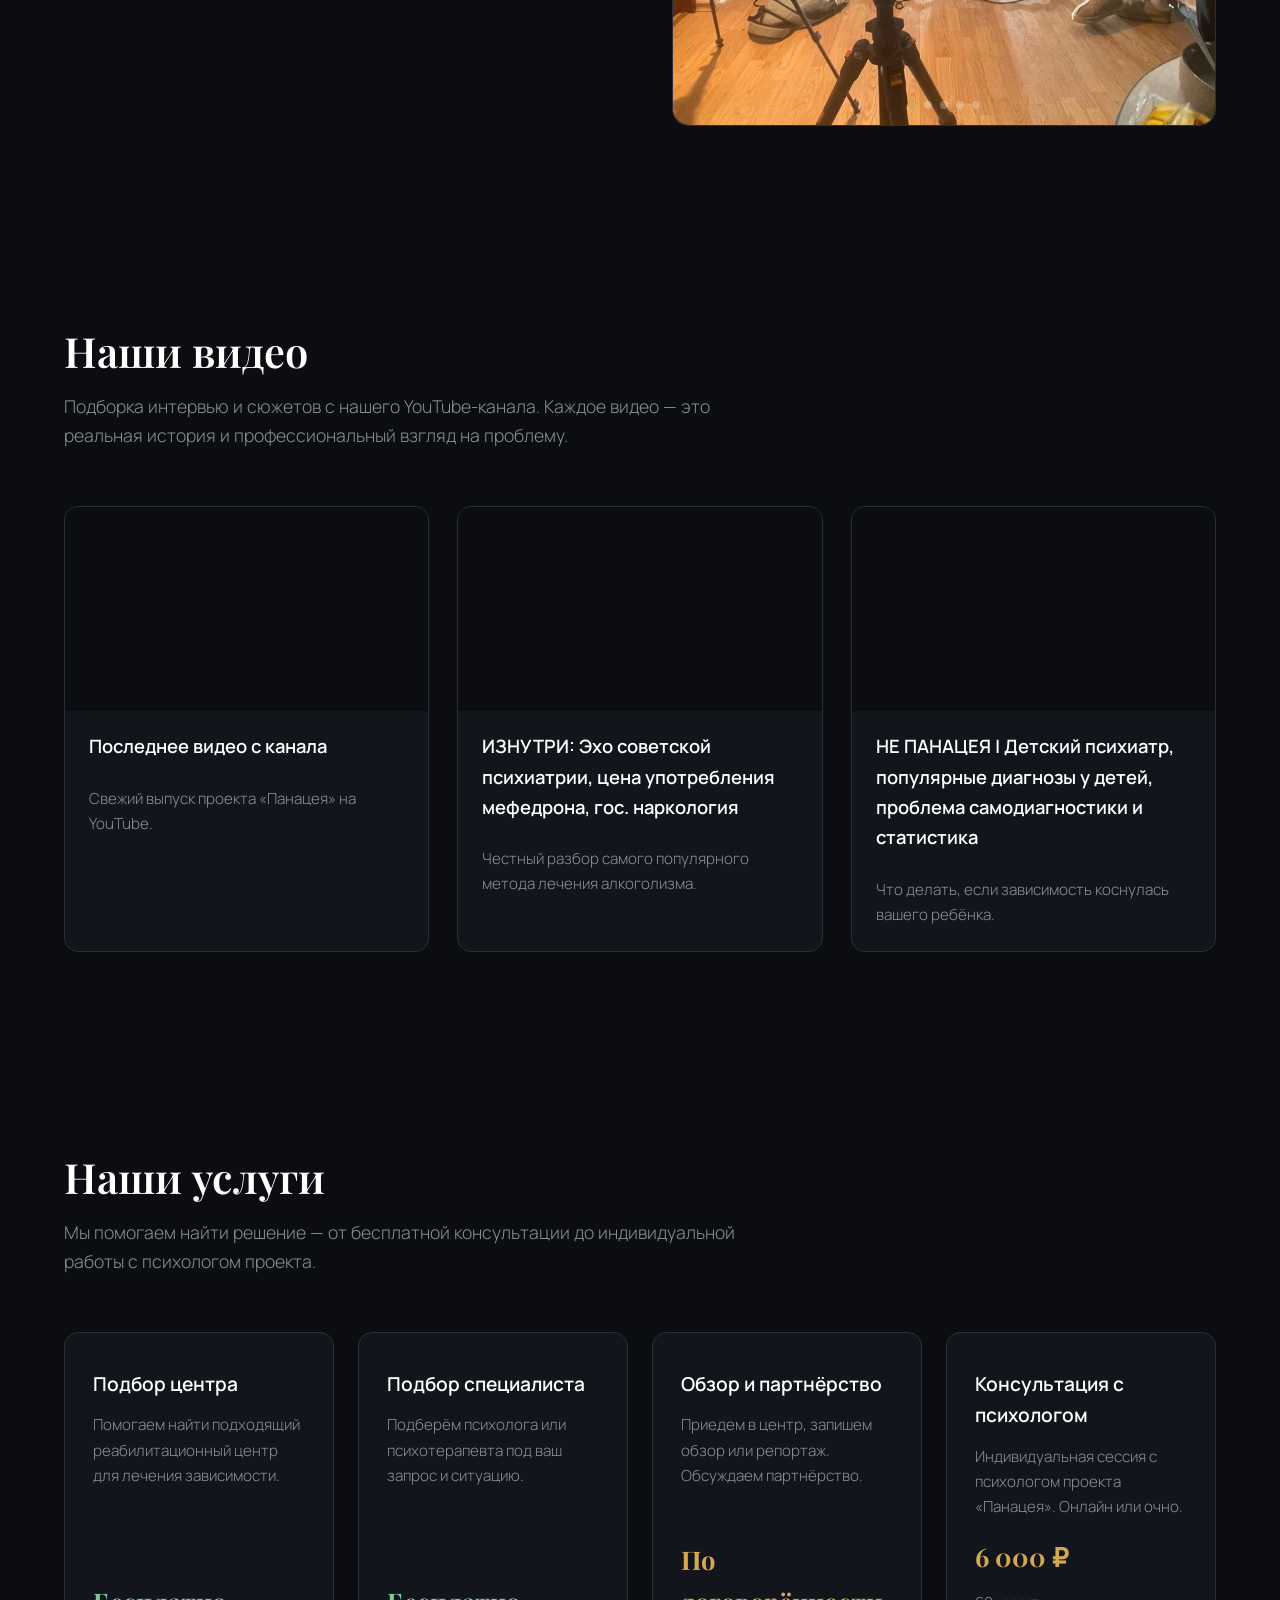
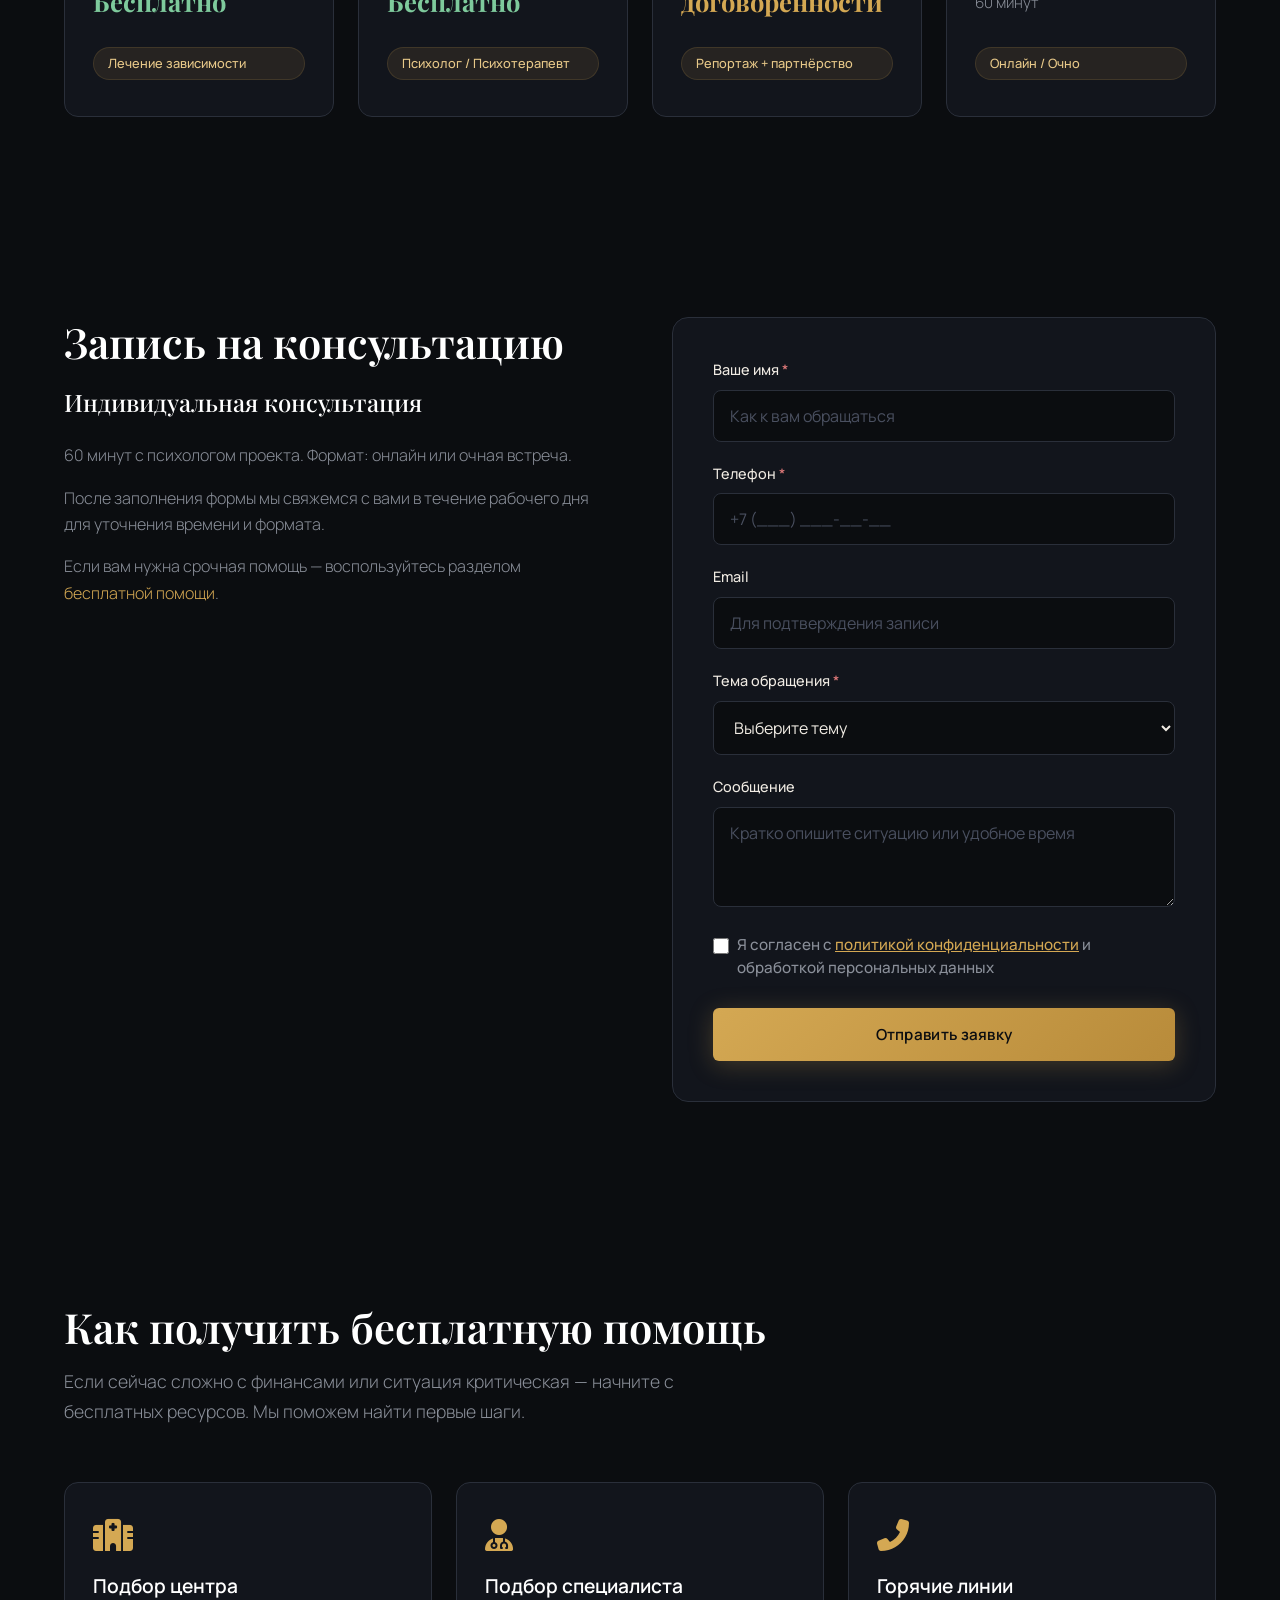
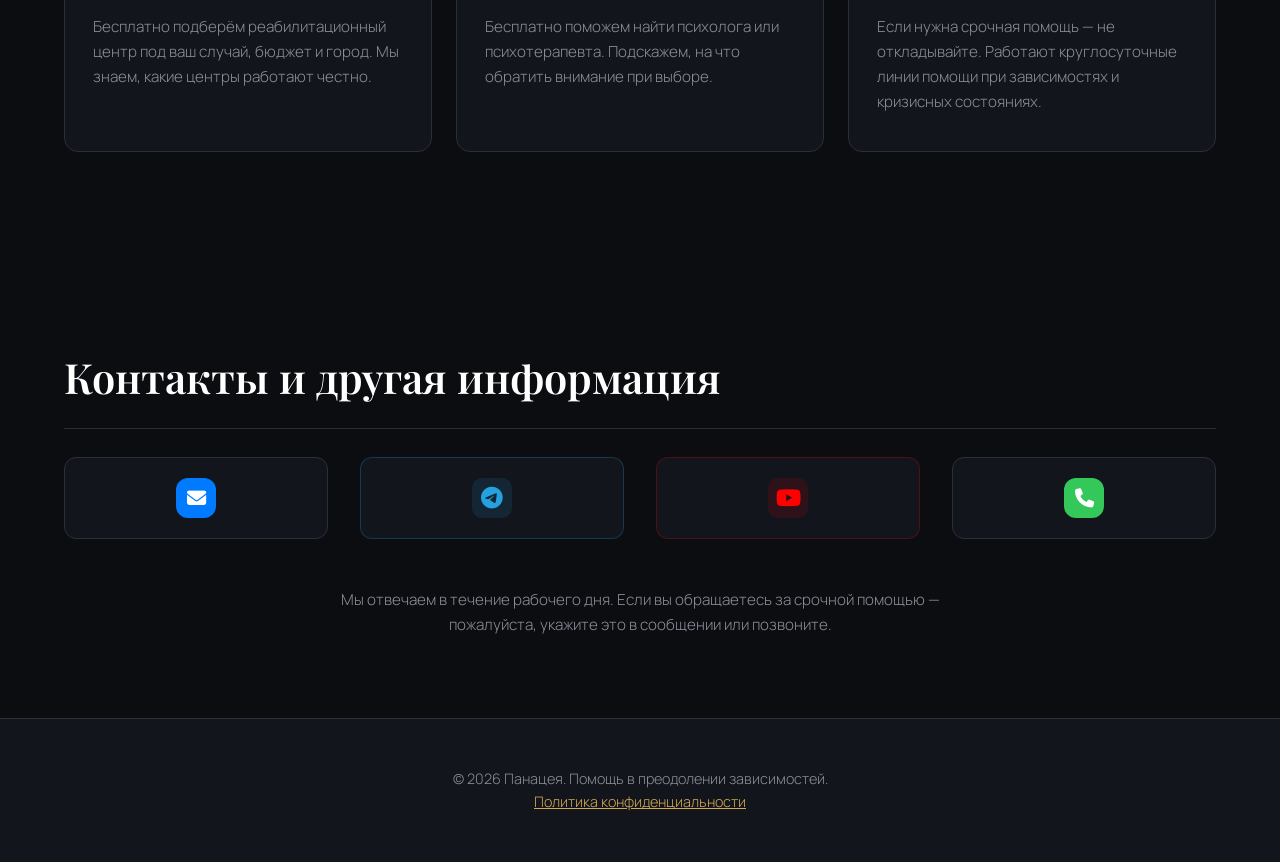
==== commit d99a742f: "feat: add privacy policy, Yandex Metrika, verification file, fix email - Add privacy.html with full " ====
--- a/index.html
+++ b/index.html
@@ -46,6 +46,26 @@
   <link rel="stylesheet" href="https://cdnjs.cloudflare.com/ajax/libs/font-awesome/6.5.0/css/all.min.css">
   <link rel="stylesheet" href="css/style.css?v=3">
   <link rel="icon" type="image/png" href="favicon.png">
+
+  <!-- Yandex.Metrika counter -->
+  <script type="text/javascript">
+     (function(m,e,t,r,i,k,a){m[i]=m[i]||function(){(m[i].a=m[i].a||[]).push(arguments)};
+     m[i].l=1*new Date();
+     for (var j = 0; j < document.scripts.length; j++) {if (document.scripts[j].src === r) { return; }}
+     k=e.createElement(t),a=e.getElementsByTagName(t)[0],k.async=1,k.src=r,a.parentNode.insertBefore(k,a)})
+     (window, document, "script", "https://mc.yandex.ru/metrika/tag.js?id=109764891", "ym");
+
+     ym(109764891, "init", {
+          ssr:true,
+          webvisor:true,
+          clickmap:true,
+          ecommerce:"dataLayer",
+          accurateTrackBounce:true,
+          trackLinks:true
+     });
+  </script>
+  <noscript><div><img src="https://mc.yandex.ru/watch/109764891" style="position:absolute; left:-9999px;" alt="" /></div></noscript>
+  <!-- /Yandex.Metrika counter -->
 </head>
 <body>
 
@@ -216,7 +236,7 @@
         <p>После заполнения формы мы свяжемся с вами в течение рабочего дня для уточнения времени и формата.</p>
         <p>Если вам нужна срочная помощь — воспользуйтесь разделом <a href="#help">бесплатной помощи</a>.</p>
       </div>
-      <form action="https://formsubmit.co/alxshitkov@gmail.com" method="POST">
+      <form action="https://formsubmit.co/inndxx@gmail.com" method="POST">
         <input type="hidden" name="_subject" value="Новая заявка на консультацию — Панацея">
         <input type="hidden" name="_captcha" value="false">
         <input type="hidden" name="_next" value="https://livepanacea.help/thanks.html">
@@ -245,7 +265,10 @@
           <label>Сообщение</label>
           <textarea name="message" placeholder="Кратко опишите ситуацию или удобное время"></textarea>
         </div>
-        <p class="form-note">Нажимая кнопку, вы соглашаетесь на обработку персональных данных. Заявка придёт на почту проекта.</p>
+        <div class="form-group form-checkbox" style="display:flex;align-items:flex-start;gap:8px;">
+          <input type="checkbox" id="consent" name="consent" required style="margin-top:4px;width:16px;height:16px;flex-shrink:0;">
+          <label for="consent" style="font-size:0.95rem;color:var(--color-text-muted);line-height:1.5;">Я согласен с <a href="privacy.html" target="_blank" style="color:var(--color-accent);">политикой конфиденциальности</a> и обработкой персональных данных</label>
+        </div>
         <button type="submit" class="btn btn-primary" style="width:100%;">Отправить заявку</button>
       </form>
     </div>
@@ -310,6 +333,7 @@
 
   <footer>
     <p>© 2026 Панацея. Помощь в преодолении зависимостей.</p>
+    <p><a href="privacy.html" style="color: var(--color-accent);">Политика конфиденциальности</a></p>
   </footer>
 
   <script src="js/main.js"></script>
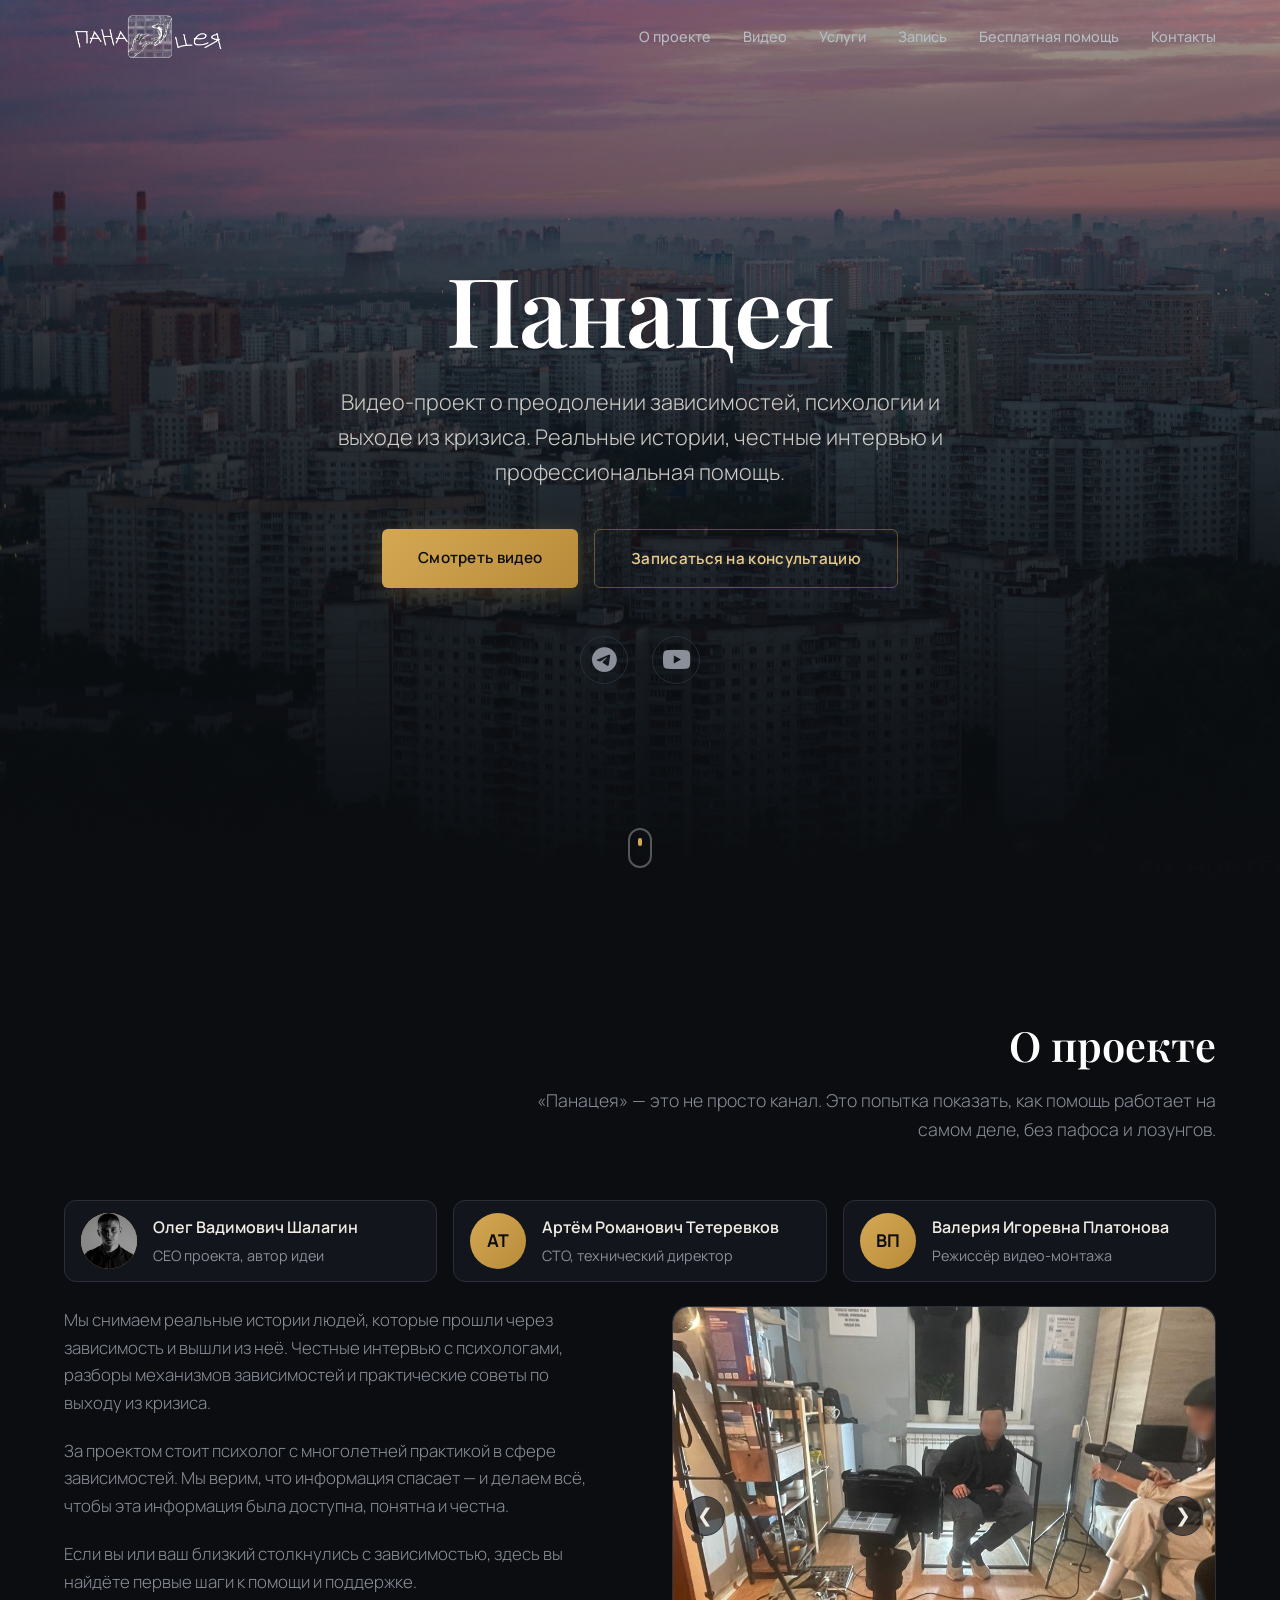
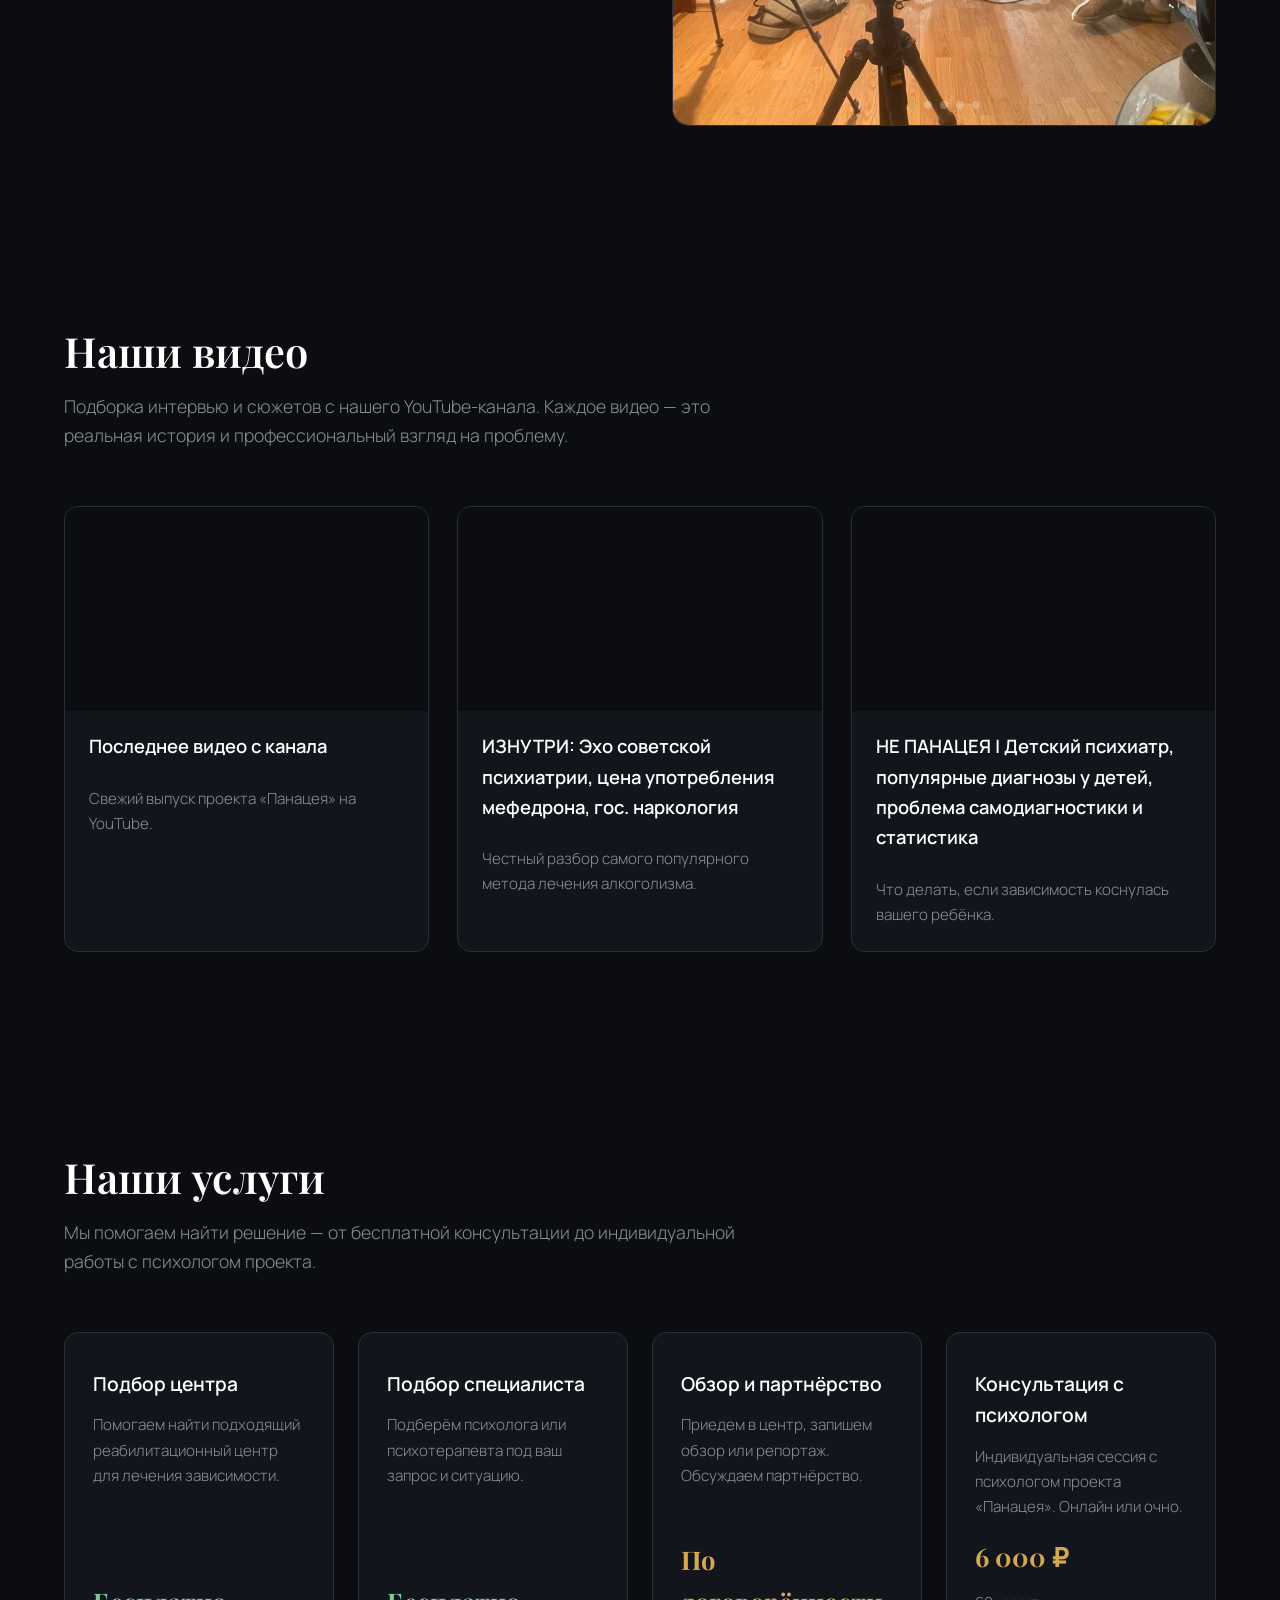
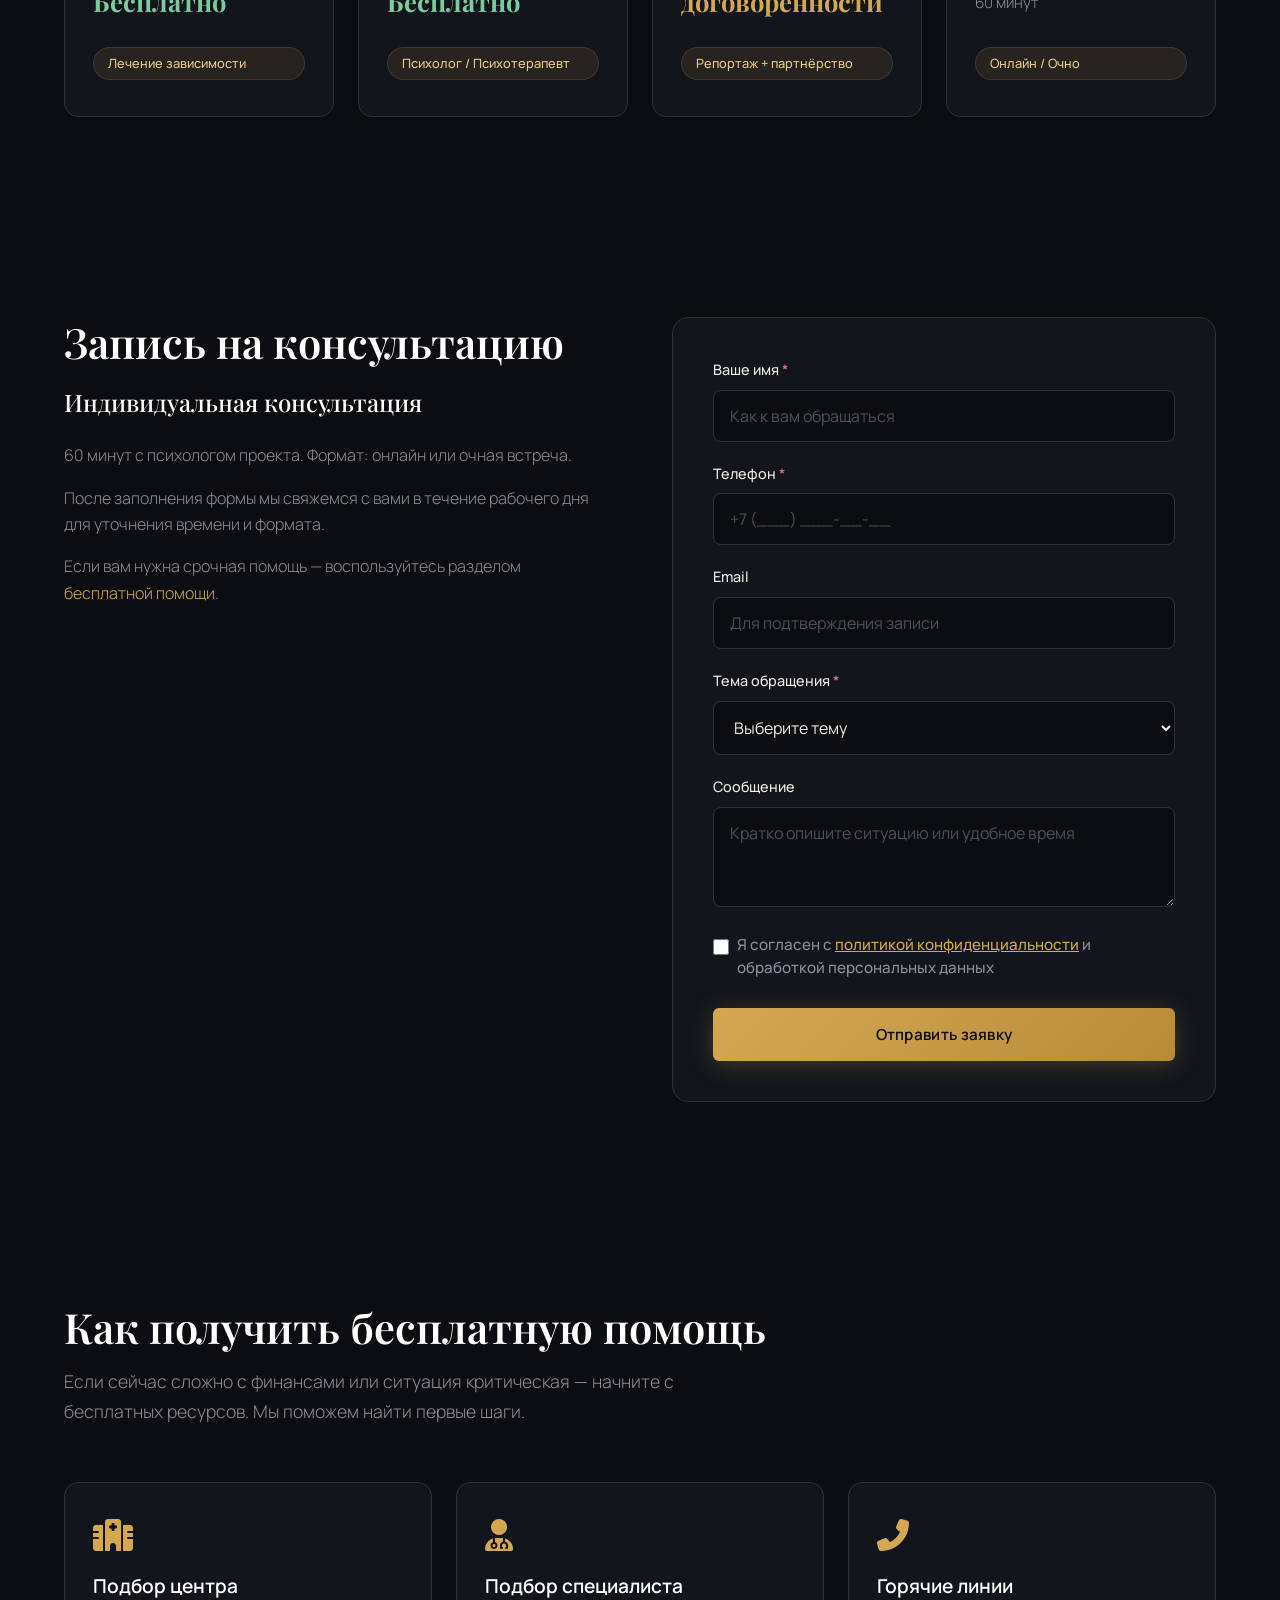
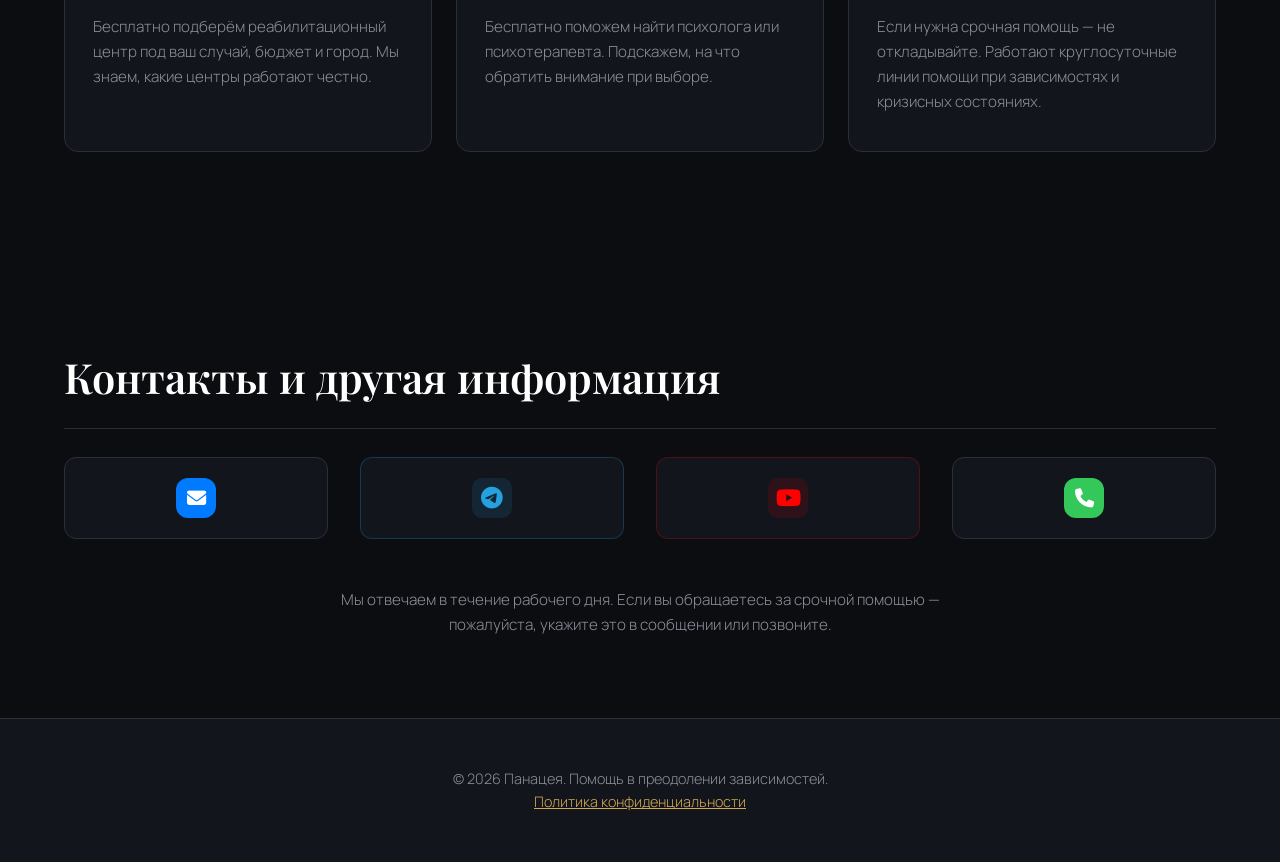
==== commit 84354096: "fix: update phone number to +7 (977) 533-25-04 Co-Authored-By: Claude Fable 5 <noreply@anthropic.com" ====
--- a/index.html
+++ b/index.html
@@ -322,7 +322,7 @@
         <i class="fas fa-phone"></i>
         <div>
           <h4>Телефон</h4>
-          <p><a href="tel:+79990000000">+7 (999) 000-00-00</a></p>
+          <p><a href="tel:+79775332504">+7 (977) 533-25-04</a></p>
         </div>
       </div>
     </div>
